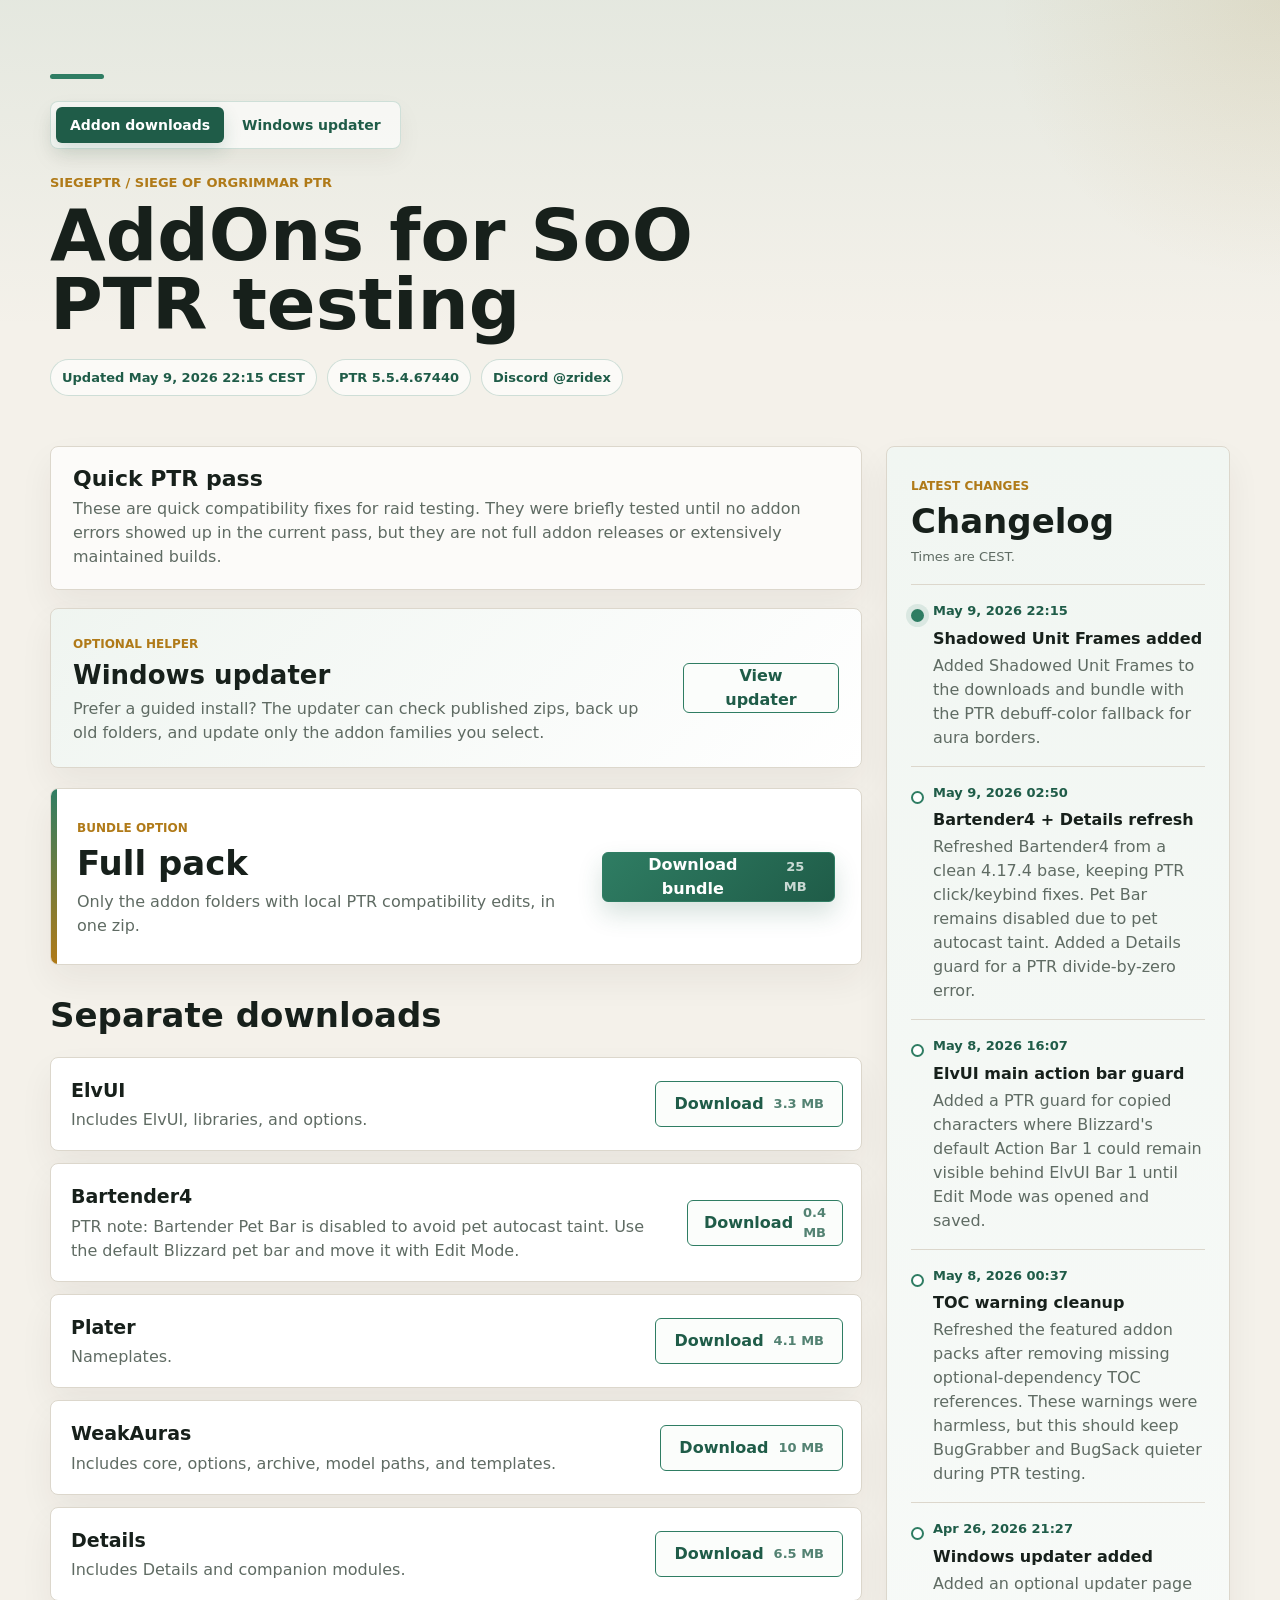
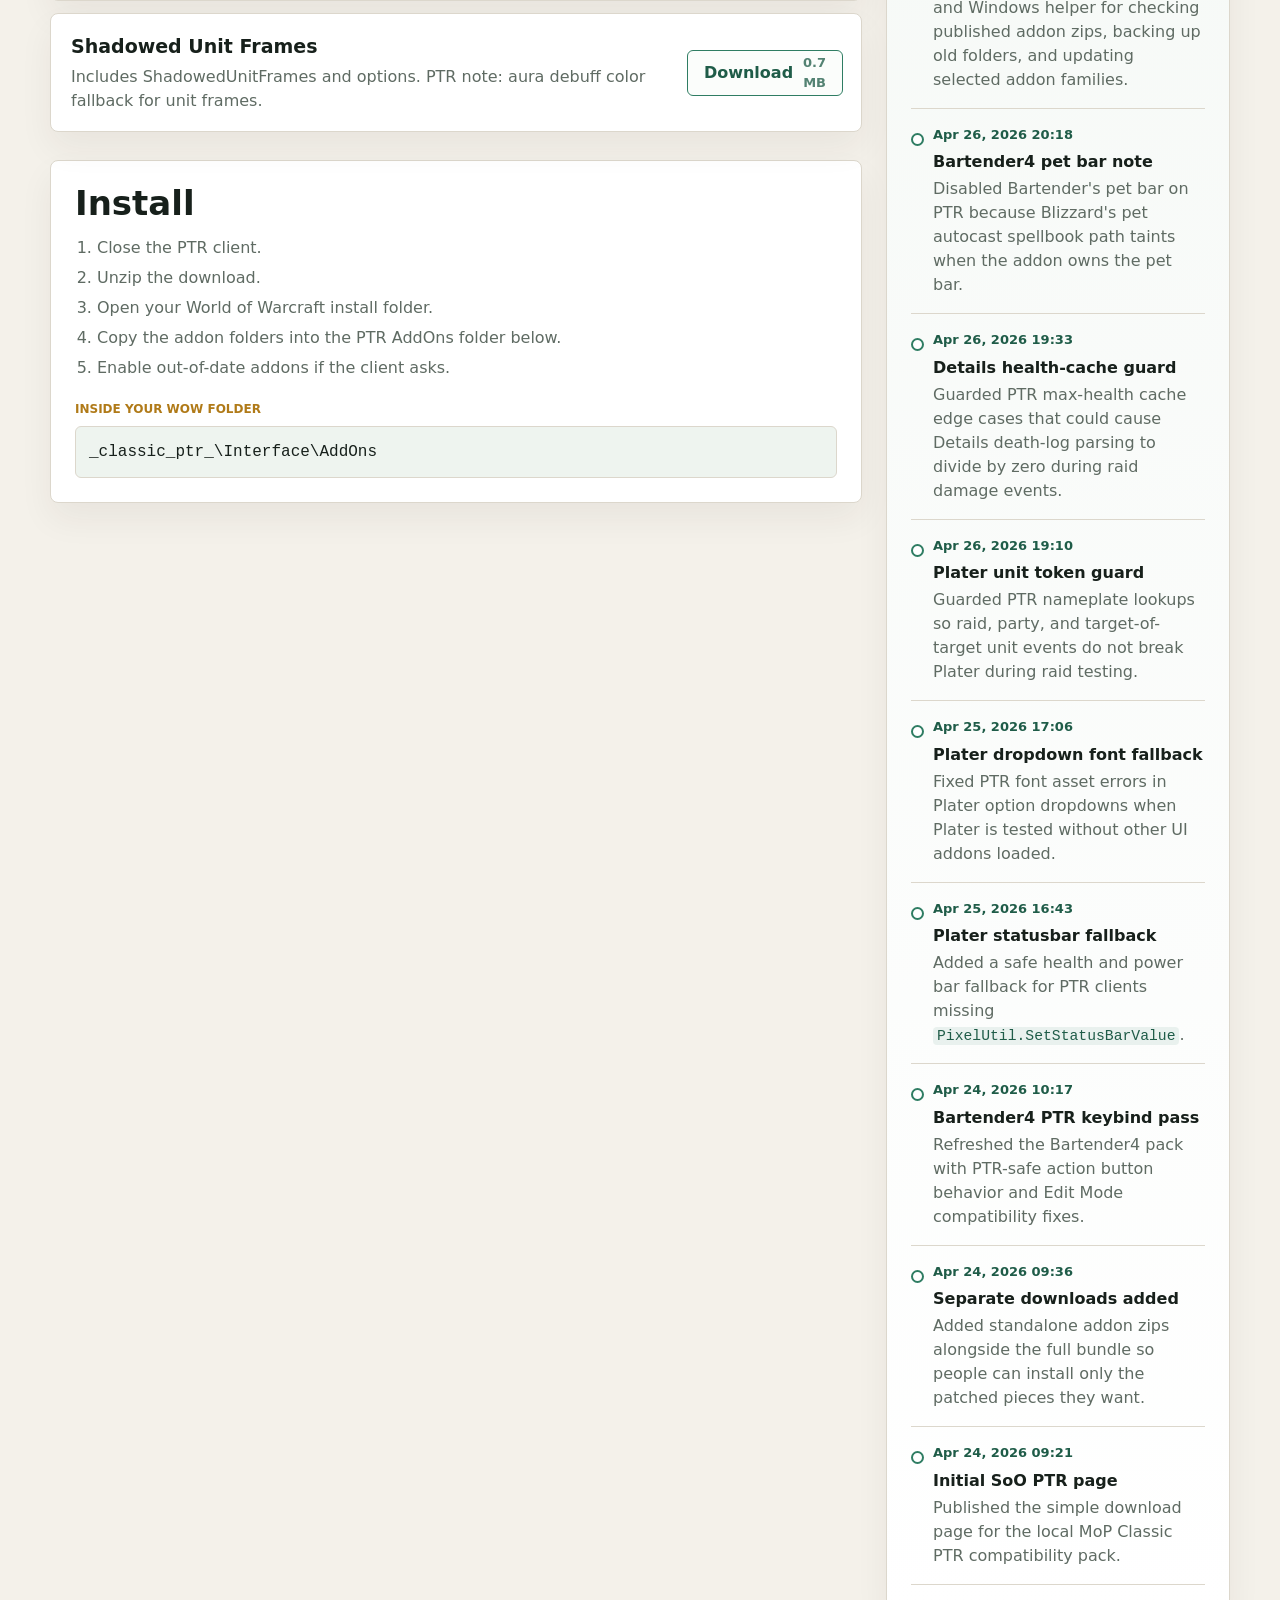
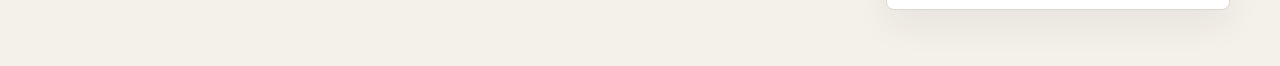
==== index.html @ 371e8964 "Add Shadowed Unit Frames PTR pack" ====
<!doctype html>
<html lang="en">
<head>
  <meta charset="utf-8">
  <meta name="viewport" content="width=device-width, initial-scale=1">
  <title>siegeptr</title>
  <meta name="description" content="Simple download page for MoP Classic Siege of Orgrimmar PTR addon testing.">
  <link rel="icon" href="data:image/svg+xml,%3Csvg xmlns='http://www.w3.org/2000/svg' viewBox='0 0 32 32'%3E%3Crect width='32' height='32' rx='6' fill='%2316261f'/%3E%3Cpath fill='%23f2c35b' d='M8 23V9h4l4 7 4-7h4v14h-4v-8l-3 5h-2l-3-5v8H8z'/%3E%3C/svg%3E">
  <link rel="stylesheet" href="styles.css">
</head>
<body>
  <main class="page">
    <header class="hero">
      <nav class="site-switcher" aria-label="Site pages">
        <a class="active" href="index.html">Addon downloads</a>
        <a href="updater.html">Windows updater</a>
      </nav>
      <p class="eyebrow">siegeptr / Siege of Orgrimmar PTR</p>
      <h1>AddOns for SoO PTR testing</h1>
      <div class="meta-row" aria-label="Validation details">
        <span>Updated May 9, 2026 22:15 CEST</span>
        <span>PTR 5.5.4.67440</span>
        <span>Discord @zridex</span>
      </div>
    </header>

    <div class="content-grid">
      <div class="main-column">
    <section class="scope" aria-labelledby="scope-title">
      <h2 id="scope-title">Quick PTR pass</h2>
      <p>These are quick compatibility fixes for raid testing. They were briefly tested until no addon errors showed up in the current pass, but they are not full addon releases or extensively maintained builds.</p>
    </section>

    <section class="updater-entry" aria-labelledby="updater-entry-title">
      <div>
        <span class="bundle-label">Optional helper</span>
        <h2 id="updater-entry-title">Windows updater</h2>
        <p>Prefer a guided install? The updater can check published zips, back up old folders, and update only the addon families you select.</p>
      </div>
      <a class="button" href="updater.html">View updater</a>
    </section>

    <section class="bundle" aria-labelledby="bundle-title">
      <div>
        <span class="bundle-label">Bundle option</span>
        <h2 id="bundle-title">Full pack</h2>
        <p>Only the addon folders with local PTR compatibility edits, in one zip.</p>
      </div>
      <a class="button primary" href="downloads/mop-classic-ptr-addon-pack.zip" download>Download bundle <span>25 MB</span></a>
    </section>

    <section class="downloads" aria-labelledby="downloads-title">
      <div class="section-head">
        <h2 id="downloads-title">Separate downloads</h2>
      </div>

      <div class="download-list">
        <article class="download-item">
          <div>
            <h3>ElvUI</h3>
            <p>Includes ElvUI, libraries, and options.</p>
          </div>
          <a class="button" href="downloads/elvui.zip" download>Download <span>3.3 MB</span></a>
        </article>

        <article class="download-item">
          <div>
            <h3>Bartender4</h3>
            <p>PTR note: Bartender Pet Bar is disabled to avoid pet autocast taint. Use the default Blizzard pet bar and move it with Edit Mode.</p>
          </div>
          <a class="button" href="downloads/bartender4.zip" download>Download <span>0.4 MB</span></a>
        </article>

        <article class="download-item">
          <div>
            <h3>Plater</h3>
            <p>Nameplates.</p>
          </div>
          <a class="button" href="downloads/plater.zip" download>Download <span>4.1 MB</span></a>
        </article>

        <article class="download-item">
          <div>
            <h3>WeakAuras</h3>
            <p>Includes core, options, archive, model paths, and templates.</p>
          </div>
          <a class="button" href="downloads/weakauras.zip" download>Download <span>10 MB</span></a>
        </article>

        <article class="download-item">
          <div>
            <h3>Details</h3>
            <p>Includes Details and companion modules.</p>
          </div>
          <a class="button" href="downloads/details.zip" download>Download <span>6.5 MB</span></a>
        </article>

        <article class="download-item">
          <div>
            <h3>Shadowed Unit Frames</h3>
            <p>Includes ShadowedUnitFrames and options. PTR note: aura debuff color fallback for unit frames.</p>
          </div>
          <a class="button" href="downloads/shadowedunitframes.zip" download>Download <span>0.7 MB</span></a>
        </article>

      </div>
    </section>

    <section class="install" aria-labelledby="install-title">
      <h2 id="install-title">Install</h2>
      <ol>
        <li>Close the PTR client.</li>
        <li>Unzip the download.</li>
        <li>Open your World of Warcraft install folder.</li>
        <li>Copy the addon folders into the PTR AddOns folder below.</li>
        <li>Enable out-of-date addons if the client asks.</li>
      </ol>
      <div class="path-row">
        <span>Inside your WoW folder</span>
        <code>_classic_ptr_\Interface\AddOns</code>
      </div>
    </section>
      </div>

      <aside class="changelog" aria-labelledby="changelog-title">
        <div class="section-head">
          <div>
            <span class="section-label">Latest changes</span>
            <h2 id="changelog-title">Changelog</h2>
          </div>
          <p>Times are CEST.</p>
        </div>

        <div class="timeline">
          <article class="timeline-item latest">
            <time datetime="2026-05-09T22:15:00+02:00">May 9, 2026 22:15</time>
            <div>
              <h3>Shadowed Unit Frames added</h3>
              <p>Added Shadowed Unit Frames to the downloads and bundle with the PTR debuff-color fallback for aura borders.</p>
            </div>
          </article>

          <article class="timeline-item">
            <time datetime="2026-05-09T02:50:00+02:00">May 9, 2026 02:50</time>
            <div>
              <h3>Bartender4 + Details refresh</h3>
              <p>Refreshed Bartender4 from a clean 4.17.4 base, keeping PTR click/keybind fixes. Pet Bar remains disabled due to pet autocast taint. Added a Details guard for a PTR divide-by-zero error.</p>
            </div>
          </article>

          <article class="timeline-item">
            <time datetime="2026-05-08T16:07:00+02:00">May 8, 2026 16:07</time>
            <div>
              <h3>ElvUI main action bar guard</h3>
              <p>Added a PTR guard for copied characters where Blizzard's default Action Bar 1 could remain visible behind ElvUI Bar 1 until Edit Mode was opened and saved.</p>
            </div>
          </article>

          <article class="timeline-item">
            <time datetime="2026-05-08T00:37:00+02:00">May 8, 2026 00:37</time>
            <div>
              <h3>TOC warning cleanup</h3>
              <p>Refreshed the featured addon packs after removing missing optional-dependency TOC references. These warnings were harmless, but this should keep BugGrabber and BugSack quieter during PTR testing.</p>
            </div>
          </article>

          <article class="timeline-item">
            <time datetime="2026-04-26T21:27:00+02:00">Apr 26, 2026 21:27</time>
            <div>
              <h3>Windows updater added</h3>
              <p>Added an optional updater page and Windows helper for checking published addon zips, backing up old folders, and updating selected addon families.</p>
            </div>
          </article>

          <article class="timeline-item">
            <time datetime="2026-04-26T20:18:00+02:00">Apr 26, 2026 20:18</time>
            <div>
              <h3>Bartender4 pet bar note</h3>
              <p>Disabled Bartender's pet bar on PTR because Blizzard's pet autocast spellbook path taints when the addon owns the pet bar.</p>
            </div>
          </article>

          <article class="timeline-item">
            <time datetime="2026-04-26T19:33:00+02:00">Apr 26, 2026 19:33</time>
            <div>
              <h3>Details health-cache guard</h3>
              <p>Guarded PTR max-health cache edge cases that could cause Details death-log parsing to divide by zero during raid damage events.</p>
            </div>
          </article>

          <article class="timeline-item">
            <time datetime="2026-04-26T19:10:00+02:00">Apr 26, 2026 19:10</time>
            <div>
              <h3>Plater unit token guard</h3>
              <p>Guarded PTR nameplate lookups so raid, party, and target-of-target unit events do not break Plater during raid testing.</p>
            </div>
          </article>

          <article class="timeline-item">
            <time datetime="2026-04-25T17:06:00+02:00">Apr 25, 2026 17:06</time>
            <div>
              <h3>Plater dropdown font fallback</h3>
              <p>Fixed PTR font asset errors in Plater option dropdowns when Plater is tested without other UI addons loaded.</p>
            </div>
          </article>

          <article class="timeline-item">
            <time datetime="2026-04-25T16:43:00+02:00">Apr 25, 2026 16:43</time>
            <div>
              <h3>Plater statusbar fallback</h3>
              <p>Added a safe health and power bar fallback for PTR clients missing <code>PixelUtil.SetStatusBarValue</code>.</p>
            </div>
          </article>

          <article class="timeline-item">
            <time datetime="2026-04-24T10:17:00+02:00">Apr 24, 2026 10:17</time>
            <div>
              <h3>Bartender4 PTR keybind pass</h3>
              <p>Refreshed the Bartender4 pack with PTR-safe action button behavior and Edit Mode compatibility fixes.</p>
            </div>
          </article>

          <article class="timeline-item">
            <time datetime="2026-04-24T09:36:00+02:00">Apr 24, 2026 09:36</time>
            <div>
              <h3>Separate downloads added</h3>
              <p>Added standalone addon zips alongside the full bundle so people can install only the patched pieces they want.</p>
            </div>
          </article>

          <article class="timeline-item">
            <time datetime="2026-04-24T09:21:00+02:00">Apr 24, 2026 09:21</time>
            <div>
              <h3>Initial SoO PTR page</h3>
              <p>Published the simple download page for the local MoP Classic PTR compatibility pack.</p>
            </div>
          </article>
        </div>
      </aside>
    </div>
  </main>
</body>
</html>
---- styles.css ----
:root {
  color-scheme: light;
  --bg: #f4f1ea;
  --paper: #ffffff;
  --text: #17201b;
  --muted: #5f6b63;
  --line: #dcd7cc;
  --accent: #2f7d63;
  --accent-dark: #1f5c48;
  --gold: #b07a18;
  --soft: #eef4ef;
}

* {
  box-sizing: border-box;
}

body {
  margin: 0;
  background:
    linear-gradient(180deg, rgba(47, 125, 99, 0.08), transparent 330px),
    radial-gradient(circle at top right, rgba(176, 122, 24, 0.12), transparent 280px),
    var(--bg);
  color: var(--text);
  font-family: ui-sans-serif, system-ui, -apple-system, BlinkMacSystemFont, "Segoe UI", sans-serif;
  line-height: 1.5;
}

a {
  color: inherit;
  text-decoration: none;
}

code {
  font-family: "SFMono-Regular", Consolas, "Liberation Mono", monospace;
}

.page {
  width: min(1180px, calc(100% - 32px));
  margin: 0 auto;
  padding: 48px 0 56px;
}

.site-switcher {
  display: inline-flex;
  gap: 4px;
  margin-bottom: 24px;
  padding: 5px;
  border: 1px solid rgba(47, 125, 99, 0.2);
  border-radius: 8px;
  background: rgba(255, 255, 255, 0.62);
  box-shadow: 0 10px 24px rgba(50, 42, 28, 0.05);
}

.site-switcher a {
  display: inline-flex;
  align-items: center;
  justify-content: center;
  min-height: 36px;
  padding: 0 14px;
  border-radius: 6px;
  color: var(--accent-dark);
  font-size: 14px;
  font-weight: 850;
  transition: background 150ms ease, color 150ms ease, box-shadow 150ms ease;
}

.site-switcher a.active {
  background: var(--accent-dark);
  color: #ffffff;
  box-shadow: 0 8px 18px rgba(31, 92, 72, 0.16);
}

.site-switcher a:not(.active):hover,
.site-switcher a:not(.active):focus-visible {
  background: rgba(47, 125, 99, 0.08);
  outline: none;
}

.hero {
  position: relative;
  padding: 26px 0 28px;
}

.hero::before {
  content: "";
  display: block;
  width: 54px;
  height: 5px;
  margin-bottom: 22px;
  border-radius: 999px;
  background: var(--accent);
}

.eyebrow {
  margin: 0 0 8px;
  color: var(--gold);
  font-size: 13px;
  font-weight: 800;
  letter-spacing: 0;
  text-transform: uppercase;
}

h1,
h2,
h3,
p {
  margin-top: 0;
}

h1 {
  margin-bottom: 12px;
  max-width: 780px;
  font-size: clamp(40px, 7vw, 72px);
  line-height: 0.96;
  letter-spacing: 0;
}

h2 {
  margin-bottom: 8px;
  font-size: clamp(24px, 4vw, 34px);
  line-height: 1.1;
  letter-spacing: 0;
}

h3 {
  margin-bottom: 4px;
  font-size: 19px;
}

.intro {
  max-width: 650px;
  margin-bottom: 0;
  color: var(--muted);
  font-size: 18px;
}

.meta-row {
  display: flex;
  flex-wrap: wrap;
  gap: 10px;
  margin-top: 20px;
}

.meta-row span {
  padding: 8px 11px;
  border: 1px solid rgba(47, 125, 99, 0.22);
  border-radius: 999px;
  background: rgba(255, 255, 255, 0.62);
  color: var(--accent-dark);
  font-size: 13px;
  font-weight: 750;
}

.bundle,
.changelog,
.download-item,
.install,
.scope,
.updater-entry {
  border: 1px solid var(--line);
  background: var(--paper);
  border-radius: 8px;
  box-shadow: 0 16px 34px rgba(50, 42, 28, 0.06);
}

.bundle {
  position: relative;
  display: flex;
  align-items: center;
  justify-content: space-between;
  gap: 24px;
  margin: 18px 0 30px;
  padding: 26px;
  overflow: hidden;
}

.updater-entry {
  display: flex;
  align-items: center;
  justify-content: space-between;
  gap: 22px;
  margin: 18px 0 20px;
  padding: 22px;
  background:
    linear-gradient(135deg, rgba(238, 244, 239, 0.92), rgba(255, 255, 255, 0.96)),
    var(--paper);
}

.updater-entry h2 {
  margin-bottom: 7px;
  font-size: 26px;
}

.updater-entry p {
  max-width: 600px;
  margin-bottom: 0;
  color: var(--muted);
}

.bundle::before {
  content: "";
  position: absolute;
  inset: 0 auto 0 0;
  width: 6px;
  background: linear-gradient(180deg, var(--accent), var(--gold));
}

.bundle p,
.section-head p,
.download-item p,
.timeline-item p,
.scope p {
  margin-bottom: 0;
  color: var(--muted);
}

.bundle-label,
.section-label {
  display: inline-block;
  margin-bottom: 8px;
  color: var(--gold);
  font-size: 12px;
  font-weight: 800;
  text-transform: uppercase;
}

.button {
  display: inline-flex;
  align-items: center;
  justify-content: center;
  gap: 10px;
  min-width: 156px;
  min-height: 46px;
  padding: 0 18px;
  border: 1px solid var(--accent);
  border-radius: 6px;
  background: #fbfdfb;
  color: var(--accent-dark);
  font-weight: 800;
  text-align: center;
  transition: border-color 150ms ease, box-shadow 150ms ease, transform 150ms ease;
}

.button.primary {
  min-width: 230px;
  background: linear-gradient(135deg, var(--accent), var(--accent-dark));
  color: #ffffff;
  box-shadow: 0 12px 24px rgba(31, 92, 72, 0.18);
}

.button span {
  color: currentColor;
  font-size: 13px;
  font-weight: 650;
  opacity: 0.76;
}

.button:hover,
.button:focus-visible {
  border-color: var(--accent-dark);
  box-shadow: 0 10px 22px rgba(31, 92, 72, 0.12);
  transform: translateY(-1px);
  outline: 3px solid rgba(47, 125, 99, 0.16);
}

.downloads,
.install {
  margin-top: 28px;
}

.content-grid {
  display: grid;
  grid-template-columns: minmax(0, 1fr) 344px;
  gap: 24px;
  align-items: start;
  margin-top: 22px;
}

.main-column {
  min-width: 0;
}

.main-column .scope {
  margin-top: 0;
}

.scope {
  margin-top: 22px;
  padding: 20px 22px;
  background: rgba(255, 255, 255, 0.72);
}

.scope h2 {
  margin-bottom: 6px;
  font-size: 22px;
}

.scope p {
  max-width: 820px;
}

.section-head {
  display: flex;
  align-items: end;
  justify-content: space-between;
  gap: 18px;
  margin-bottom: 14px;
  padding-top: 2px;
}

.changelog {
  position: sticky;
  top: 18px;
  margin-top: 0;
  padding: 24px;
  background:
    linear-gradient(180deg, rgba(238, 244, 239, 0.82), rgba(255, 255, 255, 0.94)),
    var(--paper);
}

.changelog .section-head {
  display: block;
  margin-bottom: 18px;
}

.changelog .section-head h2 {
  margin-bottom: 0;
}

.changelog .section-head p {
  margin-top: 6px;
  font-size: 13px;
}

.timeline {
  display: grid;
  gap: 0;
  border-top: 1px solid var(--line);
}

.timeline-item {
  position: relative;
  display: grid;
  gap: 6px;
  padding: 16px 0 16px 22px;
  border-bottom: 1px solid var(--line);
}

.timeline-item::before {
  content: "";
  position: absolute;
  top: 24px;
  left: 0;
  width: 9px;
  height: 9px;
  border: 2px solid var(--accent);
  border-radius: 999px;
  background: var(--paper);
}

.timeline-item.latest::before {
  background: var(--accent);
  box-shadow: 0 0 0 5px rgba(47, 125, 99, 0.12);
}

.timeline-item time {
  color: var(--accent-dark);
  font-size: 13px;
  font-weight: 800;
}

.timeline-item h3 {
  margin-bottom: 3px;
  font-size: 16px;
}

.timeline-item code {
  padding: 1px 4px;
  border-radius: 4px;
  background: rgba(47, 125, 99, 0.09);
  color: var(--accent-dark);
  font-size: 0.92em;
}

.download-list {
  display: grid;
  gap: 12px;
}

.download-item {
  display: flex;
  align-items: center;
  justify-content: space-between;
  gap: 18px;
  padding: 18px 18px 18px 20px;
  transition: border-color 150ms ease, box-shadow 150ms ease, transform 150ms ease;
}

.download-item:hover {
  border-color: rgba(47, 125, 99, 0.36);
  box-shadow: 0 18px 34px rgba(50, 42, 28, 0.08);
  transform: translateY(-1px);
}

.install {
  padding: 24px;
}

.install ol {
  margin: 14px 0 20px;
  padding-left: 22px;
  color: var(--muted);
}

.install li + li {
  margin-top: 6px;
}

.path-row span,
.path-row code {
  display: block;
}

.path-row code {
  margin-top: 8px;
  padding: 13px;
  overflow-wrap: anywhere;
  border: 1px solid var(--line);
  border-radius: 6px;
  background: var(--soft);
  color: var(--text);
}

.path-row span {
  color: var(--gold);
  font-size: 12px;
  font-weight: 800;
  text-transform: uppercase;
}

.path-row.compact {
  margin-top: 22px;
}

.path-row.compact code {
  font-size: 13px;
}

.text-link {
  display: inline-flex;
  margin-bottom: 22px;
  color: var(--accent-dark);
  font-size: 14px;
  font-weight: 800;
}

.text-link:hover,
.text-link:focus-visible {
  color: var(--accent);
  outline: none;
}

.updater-hero {
  max-width: 920px;
}

.updater-hero h1 {
  max-width: 880px;
}

.updater-actions {
  display: flex;
  flex-wrap: wrap;
  gap: 12px;
  margin-top: 28px;
}

.updater-showcase {
  display: grid;
  grid-template-columns: minmax(0, 1fr) 344px;
  gap: 24px;
  align-items: stretch;
  margin-top: 18px;
}

.app-window,
.updater-copy {
  border: 1px solid var(--line);
  border-radius: 8px;
  background: var(--paper);
  box-shadow: 0 18px 38px rgba(50, 42, 28, 0.08);
}

.app-window {
  overflow: hidden;
}

.app-titlebar {
  display: flex;
  align-items: center;
  justify-content: space-between;
  gap: 16px;
  padding: 13px 16px;
  border-bottom: 1px solid rgba(220, 215, 204, 0.78);
  background: #17201b;
  color: #f8f5ed;
  font-size: 13px;
  font-weight: 800;
}

.window-dots {
  display: flex;
  gap: 7px;
}

.window-dots span {
  width: 9px;
  height: 9px;
  border-radius: 999px;
  background: rgba(248, 245, 237, 0.42);
}

.app-body {
  display: grid;
  gap: 14px;
  padding: 20px;
  background:
    linear-gradient(180deg, rgba(238, 244, 239, 0.72), rgba(255, 255, 255, 0.94)),
    var(--paper);
}

.app-field {
  display: grid;
  gap: 8px;
  padding: 14px;
  border: 1px solid rgba(47, 125, 99, 0.18);
  border-radius: 6px;
  background: #ffffff;
}

.app-field span {
  color: var(--gold);
  font-size: 12px;
  font-weight: 800;
  text-transform: uppercase;
}

.app-field code {
  overflow-wrap: anywhere;
  color: var(--text);
  font-size: 13px;
}

.app-packages {
  display: grid;
  gap: 8px;
}

.app-package {
  display: flex;
  align-items: center;
  justify-content: space-between;
  gap: 16px;
  min-height: 48px;
  padding: 0 14px;
  border: 1px solid var(--line);
  border-radius: 6px;
  background: rgba(255, 255, 255, 0.74);
}

.app-package::before {
  content: "";
  width: 14px;
  height: 14px;
  flex: 0 0 auto;
  border: 2px solid rgba(47, 125, 99, 0.34);
  border-radius: 4px;
}

.app-package.checked::before {
  border-color: var(--accent);
  background: linear-gradient(135deg, var(--accent), var(--accent-dark));
  box-shadow: inset 0 0 0 3px #ffffff;
}

.app-package span {
  flex: 1 1 auto;
  font-weight: 800;
}

.app-package strong {
  color: var(--muted);
  font-size: 13px;
  font-weight: 750;
}

.app-log {
  display: grid;
  gap: 4px;
  min-height: 106px;
  padding: 14px;
  border-radius: 6px;
  background: #17201b;
  color: rgba(248, 245, 237, 0.82);
  font-family: "SFMono-Regular", Consolas, "Liberation Mono", monospace;
  font-size: 12px;
}

.app-log p {
  margin: 0;
}

.updater-copy {
  padding: 26px;
}

.updater-copy h2 {
  margin-bottom: 12px;
}

.updater-copy p {
  color: var(--muted);
}

.flow-list {
  display: grid;
  gap: 11px;
  margin: 22px 0 0;
  padding: 0;
  list-style: none;
  counter-reset: flow;
}

.flow-list li {
  position: relative;
  min-height: 34px;
  padding-left: 48px;
  color: var(--text);
  font-weight: 720;
}

.flow-list li::before {
  counter-increment: flow;
  content: counter(flow);
  position: absolute;
  top: -3px;
  left: 0;
  display: inline-flex;
  align-items: center;
  justify-content: center;
  width: 30px;
  height: 30px;
  border: 1px solid rgba(47, 125, 99, 0.28);
  border-radius: 6px;
  background: rgba(238, 244, 239, 0.9);
  color: var(--accent-dark);
  font-size: 13px;
  font-weight: 900;
}

@media (max-width: 980px) {
  .content-grid {
    grid-template-columns: 1fr;
  }

  .changelog {
    position: static;
  }

  .updater-showcase {
    grid-template-columns: 1fr;
  }
}

@media (max-width: 680px) {
  .page {
    width: 100%;
    padding: 22px 10px;
  }

  .bundle,
  .updater-entry,
  .download-item {
    align-items: stretch;
    flex-direction: column;
  }

  .button,
  .button.primary {
    width: 100%;
  }

  .bundle,
  .download-item,
  .install,
  .changelog,
  .scope,
  .updater-entry {
    padding: 18px;
  }

  .site-switcher {
    display: grid;
    grid-template-columns: 1fr;
    width: 100%;
  }

  .section-head {
    align-items: start;
    flex-direction: column;
    gap: 2px;
  }

  .timeline-item {
    grid-template-columns: 1fr;
    gap: 6px;
    padding-left: 20px;
  }

  .updater-actions {
    flex-direction: column;
  }

  .app-body,
  .updater-copy {
    padding: 16px;
  }

  .app-package {
    align-items: start;
    flex-direction: column;
    gap: 4px;
    padding: 12px 14px;
  }

  .app-package::before {
    position: absolute;
    visibility: hidden;
  }
}
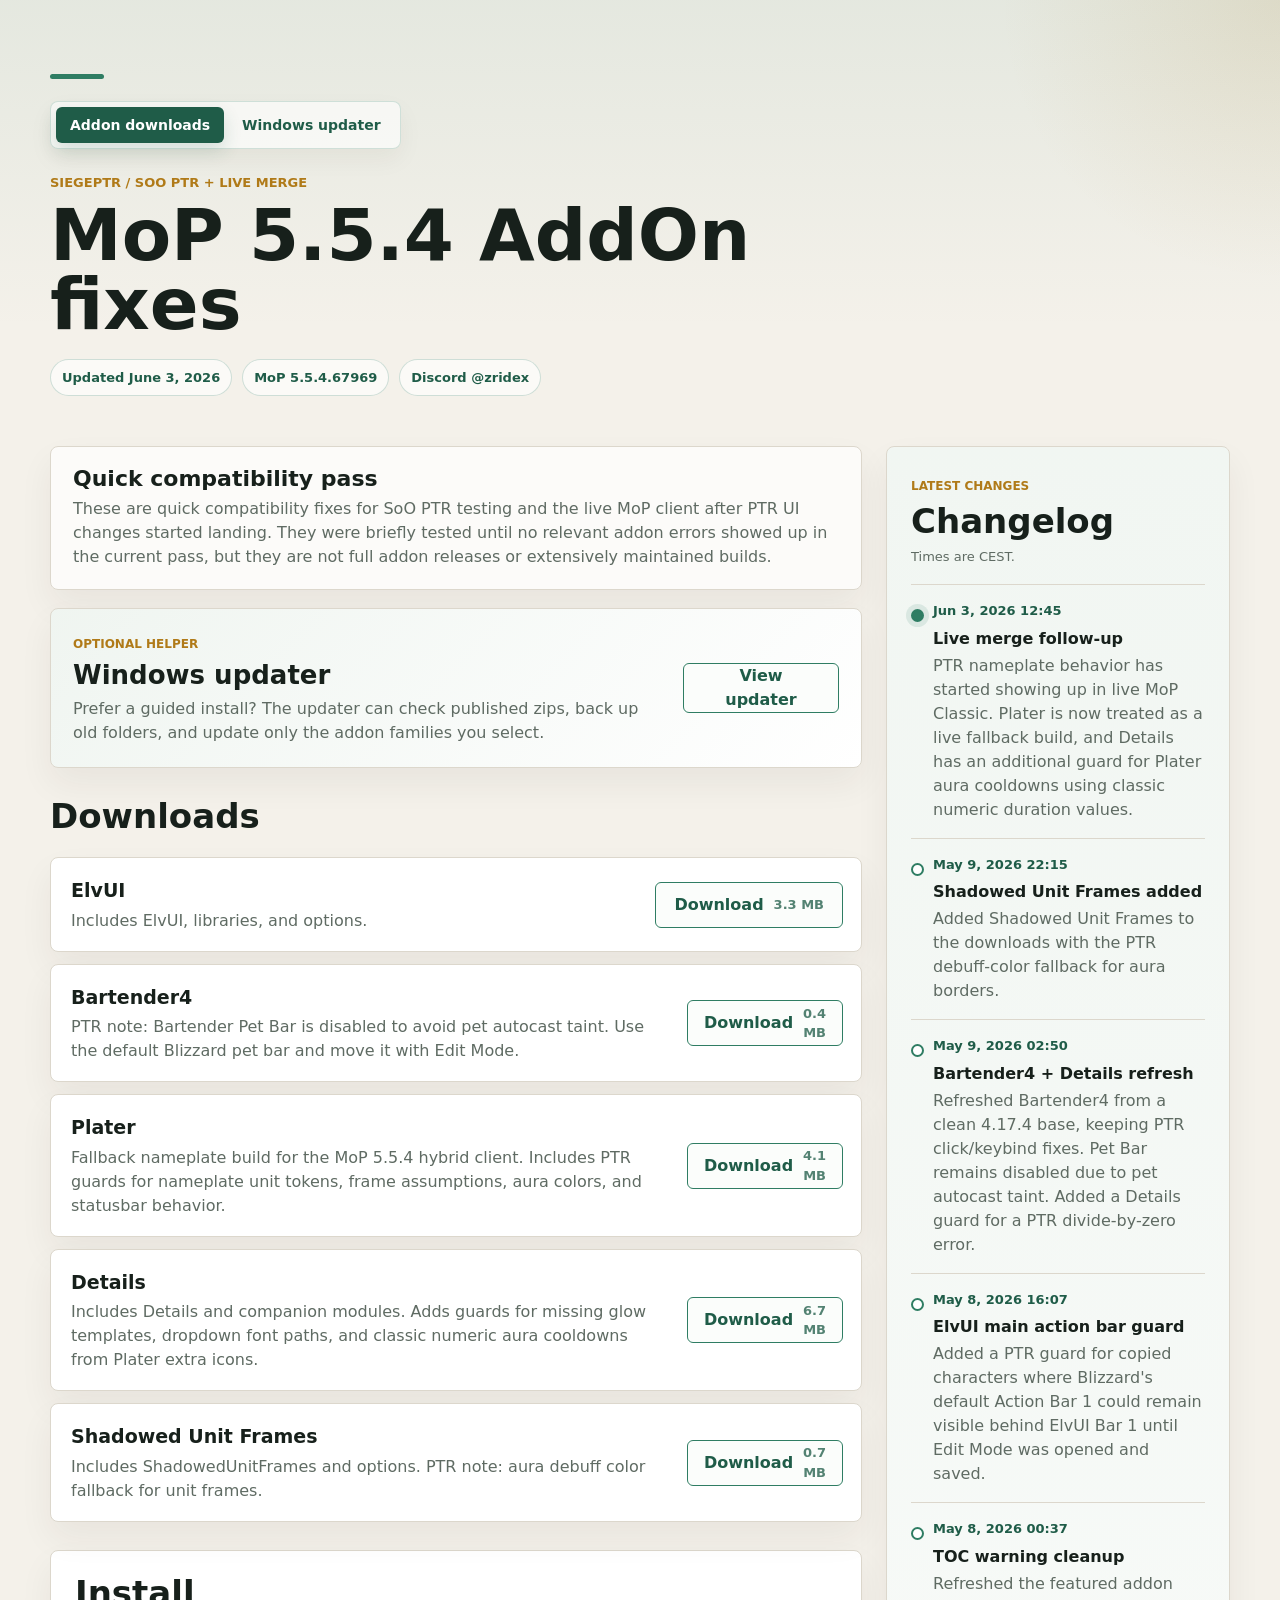
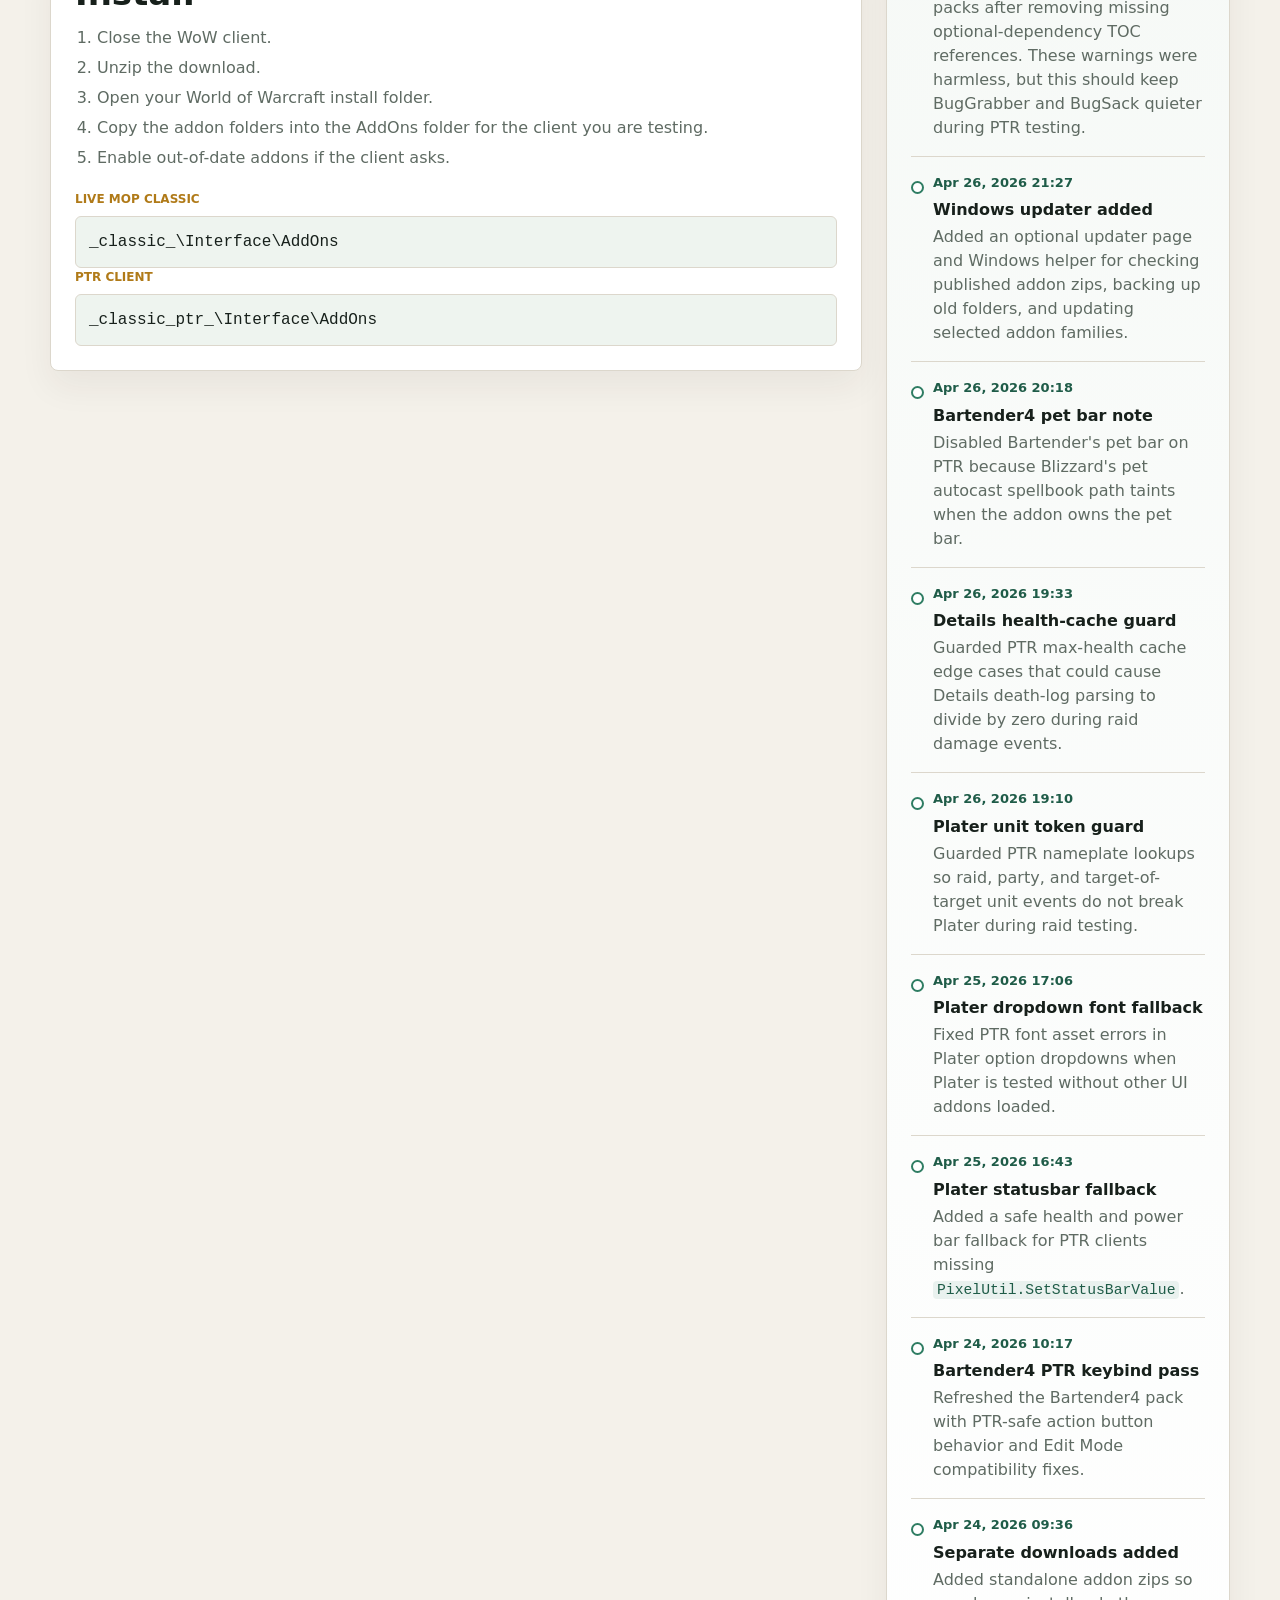
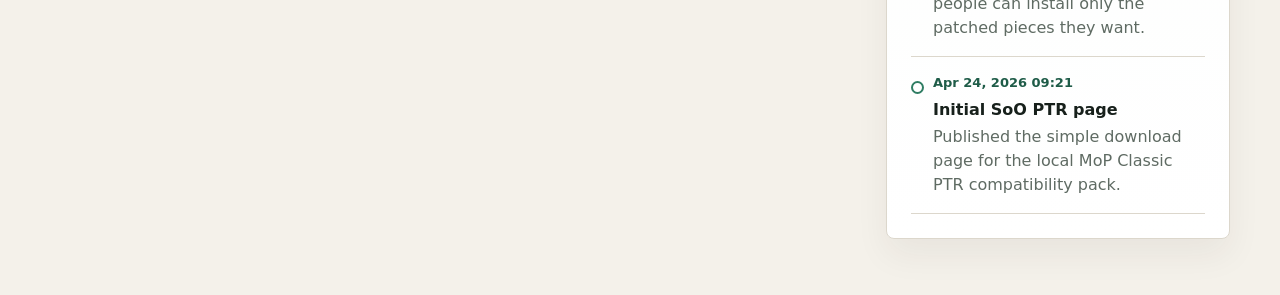
==== commit a72fb415: "Refresh MoP addon downloads" ====
--- a/index.html
+++ b/index.html
@@ -4,7 +4,7 @@
   <meta charset="utf-8">
   <meta name="viewport" content="width=device-width, initial-scale=1">
   <title>siegeptr</title>
-  <meta name="description" content="Simple download page for MoP Classic Siege of Orgrimmar PTR addon testing.">
+  <meta name="description" content="Simple download page for MoP Classic 5.5.4 addon compatibility fixes.">
   <link rel="icon" href="data:image/svg+xml,%3Csvg xmlns='http://www.w3.org/2000/svg' viewBox='0 0 32 32'%3E%3Crect width='32' height='32' rx='6' fill='%2316261f'/%3E%3Cpath fill='%23f2c35b' d='M8 23V9h4l4 7 4-7h4v14h-4v-8l-3 5h-2l-3-5v8H8z'/%3E%3C/svg%3E">
   <link rel="stylesheet" href="styles.css">
 </head>
@@ -15,11 +15,11 @@
         <a class="active" href="index.html">Addon downloads</a>
         <a href="updater.html">Windows updater</a>
       </nav>
-      <p class="eyebrow">siegeptr / Siege of Orgrimmar PTR</p>
-      <h1>AddOns for SoO PTR testing</h1>
+      <p class="eyebrow">siegeptr / SoO PTR + live merge</p>
+      <h1>MoP 5.5.4 AddOn fixes</h1>
       <div class="meta-row" aria-label="Validation details">
-        <span>Updated May 9, 2026 22:15 CEST</span>
-        <span>PTR 5.5.4.67440</span>
+        <span>Updated June 3, 2026</span>
+        <span>MoP 5.5.4.67969</span>
         <span>Discord @zridex</span>
       </div>
     </header>
@@ -27,31 +27,22 @@
     <div class="content-grid">
       <div class="main-column">
     <section class="scope" aria-labelledby="scope-title">
-      <h2 id="scope-title">Quick PTR pass</h2>
-      <p>These are quick compatibility fixes for raid testing. They were briefly tested until no addon errors showed up in the current pass, but they are not full addon releases or extensively maintained builds.</p>
+      <h2 id="scope-title">Quick compatibility pass</h2>
+      <p>These are quick compatibility fixes for SoO PTR testing and the live MoP client after PTR UI changes started landing. They were briefly tested until no relevant addon errors showed up in the current pass, but they are not full addon releases or extensively maintained builds.</p>
     </section>
 
     <section class="updater-entry" aria-labelledby="updater-entry-title">
       <div>
-        <span class="bundle-label">Optional helper</span>
+        <span class="section-label">Optional helper</span>
         <h2 id="updater-entry-title">Windows updater</h2>
         <p>Prefer a guided install? The updater can check published zips, back up old folders, and update only the addon families you select.</p>
       </div>
       <a class="button" href="updater.html">View updater</a>
     </section>
 
-    <section class="bundle" aria-labelledby="bundle-title">
-      <div>
-        <span class="bundle-label">Bundle option</span>
-        <h2 id="bundle-title">Full pack</h2>
-        <p>Only the addon folders with local PTR compatibility edits, in one zip.</p>
-      </div>
-      <a class="button primary" href="downloads/mop-classic-ptr-addon-pack.zip" download>Download bundle <span>25 MB</span></a>
-    </section>
-
     <section class="downloads" aria-labelledby="downloads-title">
       <div class="section-head">
-        <h2 id="downloads-title">Separate downloads</h2>
+        <h2 id="downloads-title">Downloads</h2>
       </div>
 
       <div class="download-list">
@@ -74,25 +65,17 @@
         <article class="download-item">
           <div>
             <h3>Plater</h3>
-            <p>Nameplates.</p>
+            <p>Fallback nameplate build for the MoP 5.5.4 hybrid client. Includes PTR guards for nameplate unit tokens, frame assumptions, aura colors, and statusbar behavior.</p>
           </div>
           <a class="button" href="downloads/plater.zip" download>Download <span>4.1 MB</span></a>
         </article>
 
         <article class="download-item">
           <div>
-            <h3>WeakAuras</h3>
-            <p>Includes core, options, archive, model paths, and templates.</p>
-          </div>
-          <a class="button" href="downloads/weakauras.zip" download>Download <span>10 MB</span></a>
-        </article>
-
-        <article class="download-item">
-          <div>
             <h3>Details</h3>
-            <p>Includes Details and companion modules.</p>
-          </div>
-          <a class="button" href="downloads/details.zip" download>Download <span>6.5 MB</span></a>
+            <p>Includes Details and companion modules. Adds guards for missing glow templates, dropdown font paths, and classic numeric aura cooldowns from Plater extra icons.</p>
+          </div>
+          <a class="button" href="downloads/details.zip" download>Download <span>6.7 MB</span></a>
         </article>
 
         <article class="download-item">
@@ -109,14 +92,18 @@
     <section class="install" aria-labelledby="install-title">
       <h2 id="install-title">Install</h2>
       <ol>
-        <li>Close the PTR client.</li>
+        <li>Close the WoW client.</li>
         <li>Unzip the download.</li>
         <li>Open your World of Warcraft install folder.</li>
-        <li>Copy the addon folders into the PTR AddOns folder below.</li>
+        <li>Copy the addon folders into the AddOns folder for the client you are testing.</li>
         <li>Enable out-of-date addons if the client asks.</li>
       </ol>
       <div class="path-row">
-        <span>Inside your WoW folder</span>
+        <span>Live MoP Classic</span>
+        <code>_classic_\Interface\AddOns</code>
+      </div>
+      <div class="path-row">
+        <span>PTR client</span>
         <code>_classic_ptr_\Interface\AddOns</code>
       </div>
     </section>
@@ -133,10 +120,18 @@
 
         <div class="timeline">
           <article class="timeline-item latest">
+            <time datetime="2026-06-03T12:45:00+02:00">Jun 3, 2026 12:45</time>
+            <div>
+              <h3>Live merge follow-up</h3>
+              <p>PTR nameplate behavior has started showing up in live MoP Classic. Plater is now treated as a live fallback build, and Details has an additional guard for Plater aura cooldowns using classic numeric duration values.</p>
+            </div>
+          </article>
+
+          <article class="timeline-item">
             <time datetime="2026-05-09T22:15:00+02:00">May 9, 2026 22:15</time>
             <div>
               <h3>Shadowed Unit Frames added</h3>
-              <p>Added Shadowed Unit Frames to the downloads and bundle with the PTR debuff-color fallback for aura borders.</p>
+              <p>Added Shadowed Unit Frames to the downloads with the PTR debuff-color fallback for aura borders.</p>
             </div>
           </article>
 
@@ -224,7 +219,7 @@
             <time datetime="2026-04-24T09:36:00+02:00">Apr 24, 2026 09:36</time>
             <div>
               <h3>Separate downloads added</h3>
-              <p>Added standalone addon zips alongside the full bundle so people can install only the patched pieces they want.</p>
+              <p>Added standalone addon zips so people can install only the patched pieces they want.</p>
             </div>
           </article>
 
--- a/styles.css
+++ b/styles.css
@@ -152,7 +152,6 @@
   font-weight: 750;
 }
 
-.bundle,
 .changelog,
 .download-item,
 .install,
@@ -162,17 +161,6 @@
   background: var(--paper);
   border-radius: 8px;
   box-shadow: 0 16px 34px rgba(50, 42, 28, 0.06);
-}
-
-.bundle {
-  position: relative;
-  display: flex;
-  align-items: center;
-  justify-content: space-between;
-  gap: 24px;
-  margin: 18px 0 30px;
-  padding: 26px;
-  overflow: hidden;
 }
 
 .updater-entry {
@@ -198,15 +186,6 @@
   color: var(--muted);
 }
 
-.bundle::before {
-  content: "";
-  position: absolute;
-  inset: 0 auto 0 0;
-  width: 6px;
-  background: linear-gradient(180deg, var(--accent), var(--gold));
-}
-
-.bundle p,
 .section-head p,
 .download-item p,
 .timeline-item p,
@@ -215,7 +194,6 @@
   color: var(--muted);
 }
 
-.bundle-label,
 .section-label {
   display: inline-block;
   margin-bottom: 8px;
@@ -474,6 +452,18 @@
   flex-wrap: wrap;
   gap: 12px;
   margin-top: 28px;
+}
+
+.download-hash {
+  max-width: 760px;
+  margin: 14px 0 0;
+  color: var(--muted);
+  font-size: 13px;
+}
+
+.download-hash code {
+  overflow-wrap: anywhere;
+  color: var(--accent-dark);
 }
 
 .updater-showcase {
@@ -679,7 +669,6 @@
     padding: 22px 10px;
   }
 
-  .bundle,
   .updater-entry,
   .download-item {
     align-items: stretch;
@@ -691,7 +680,6 @@
     width: 100%;
   }
 
-  .bundle,
   .download-item,
   .install,
   .changelog,
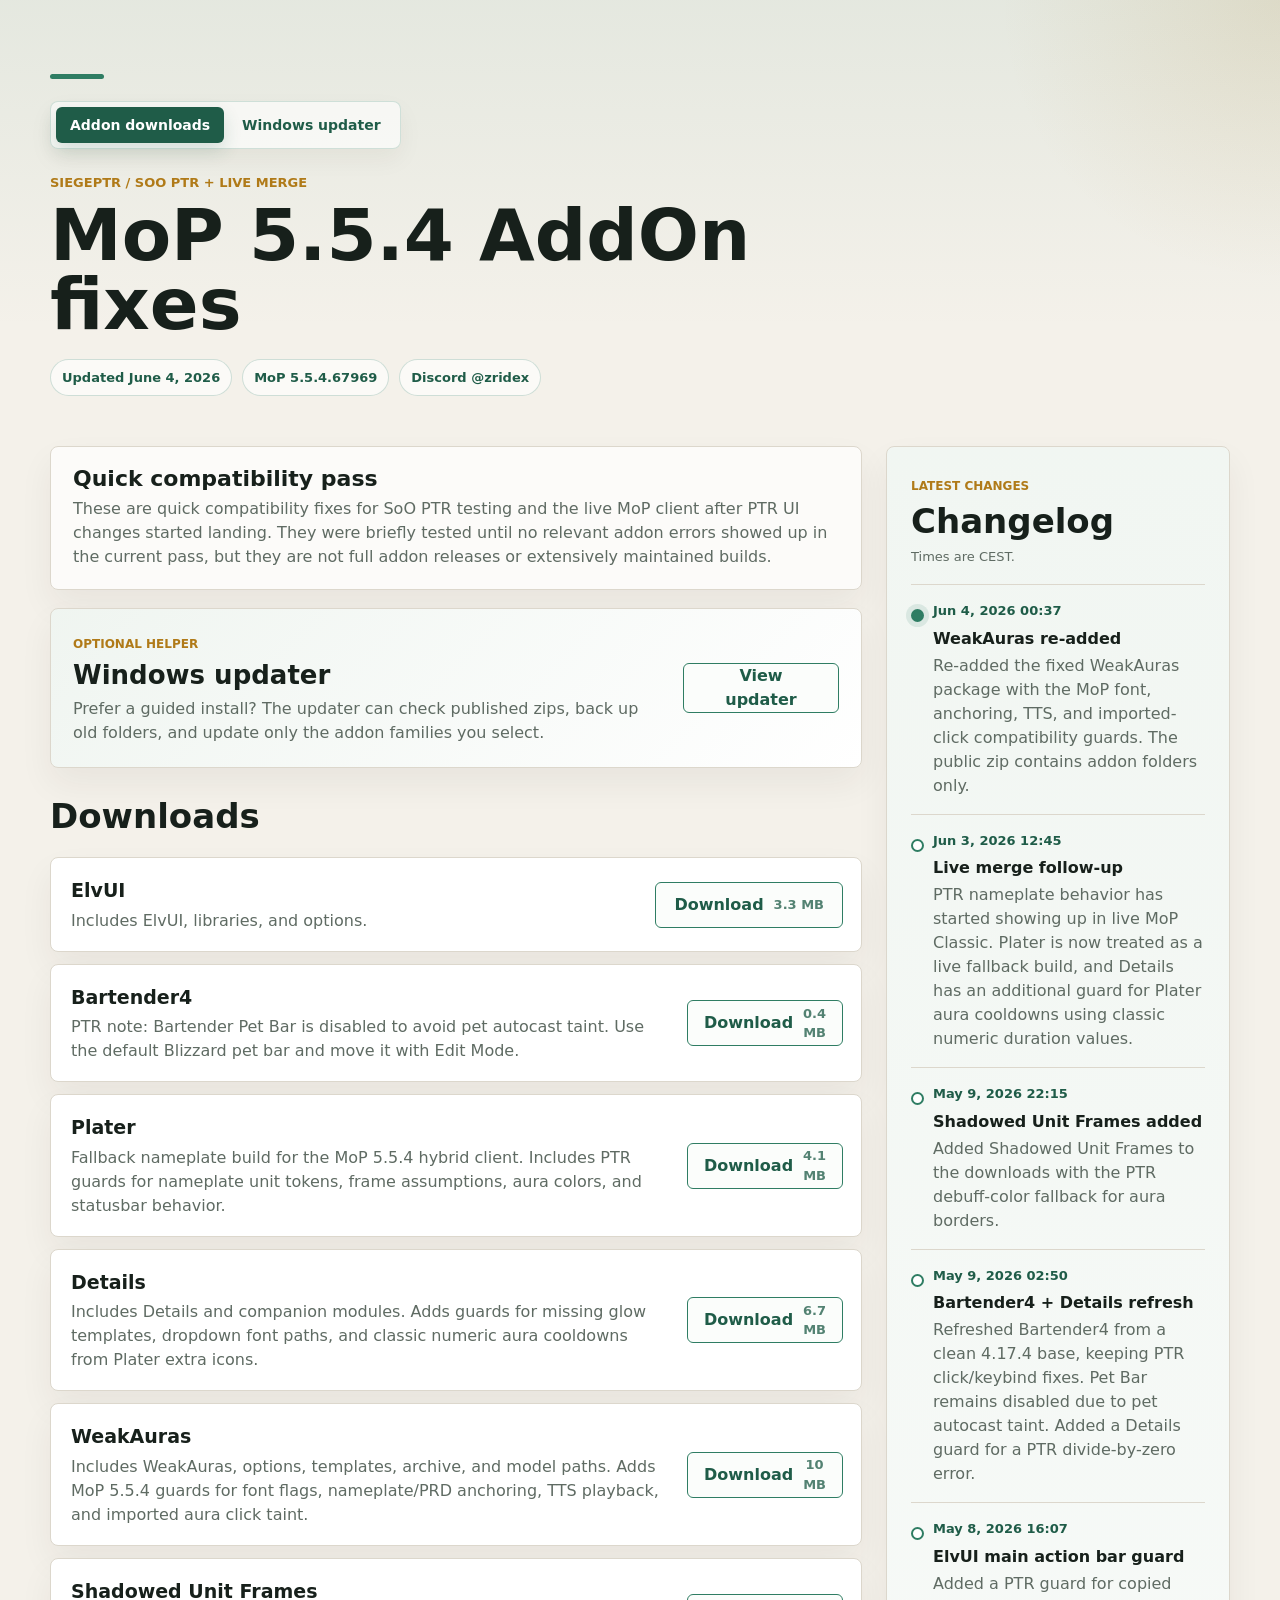
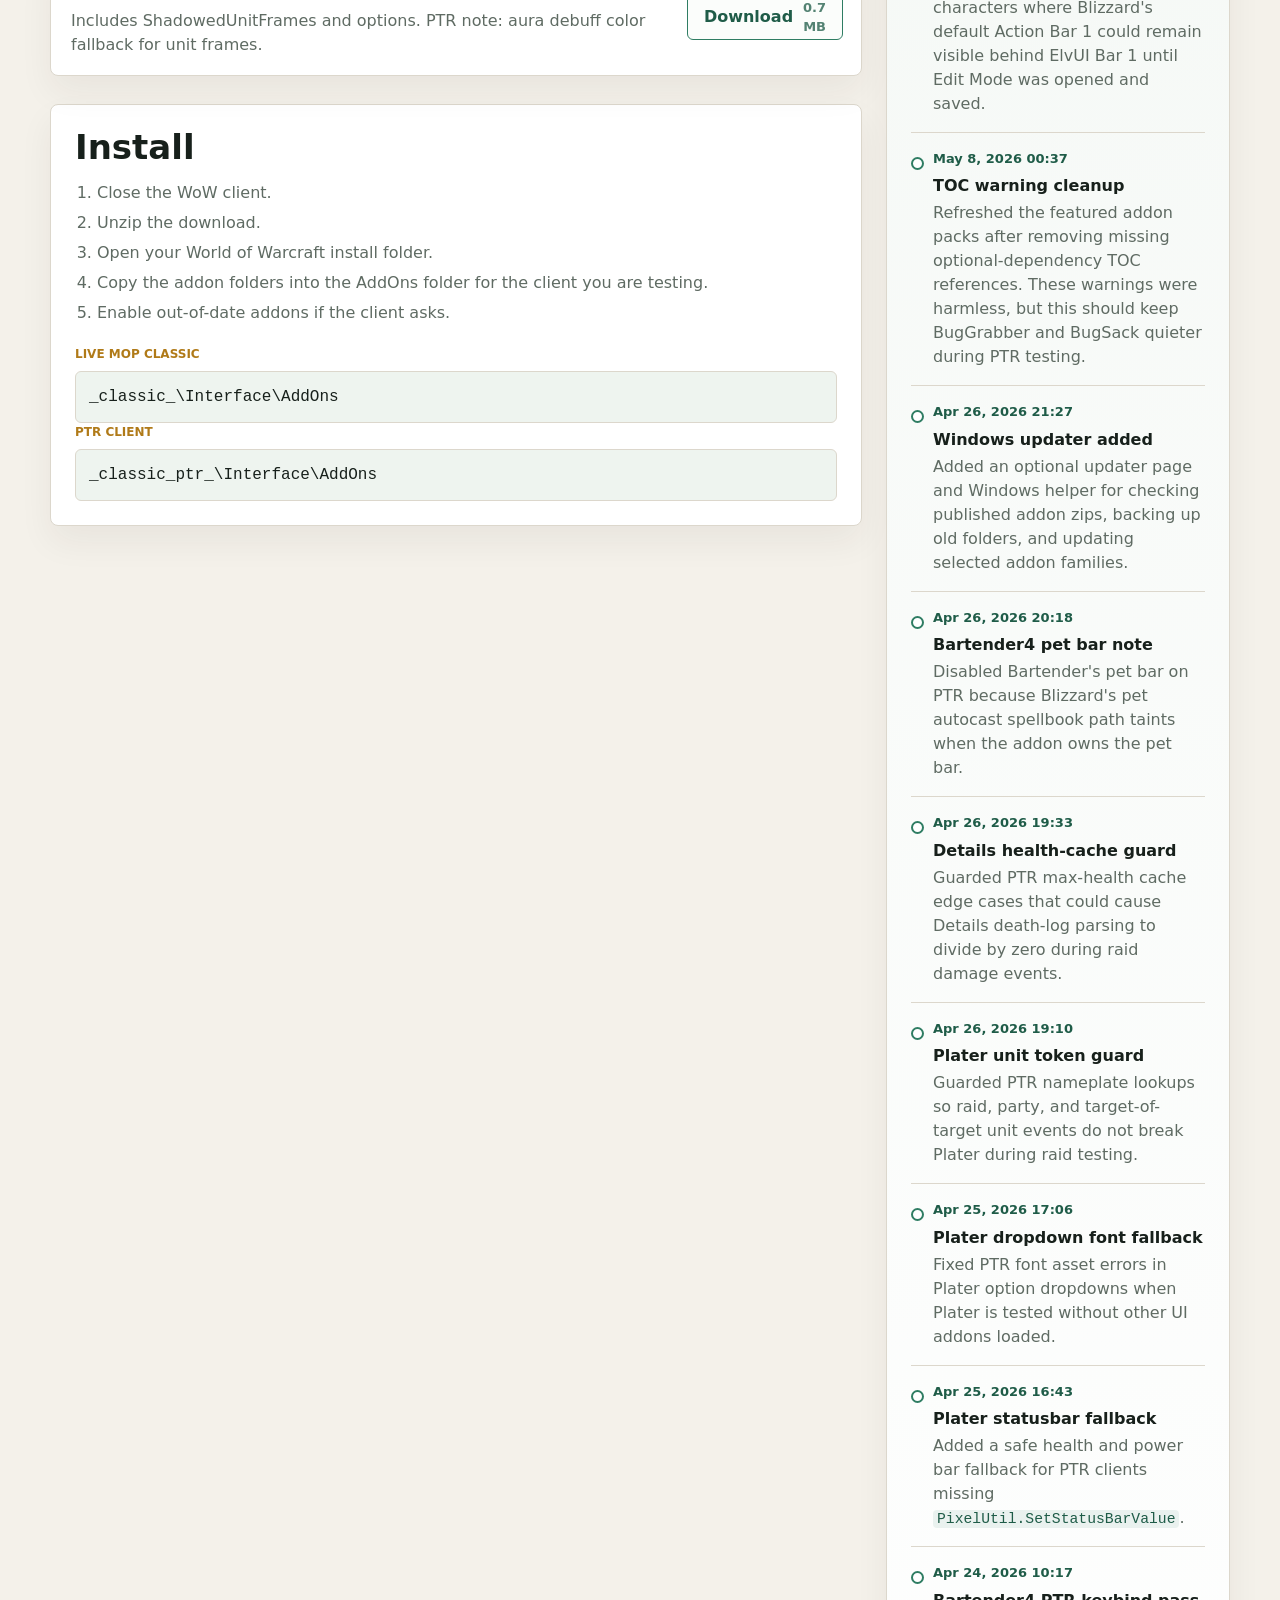
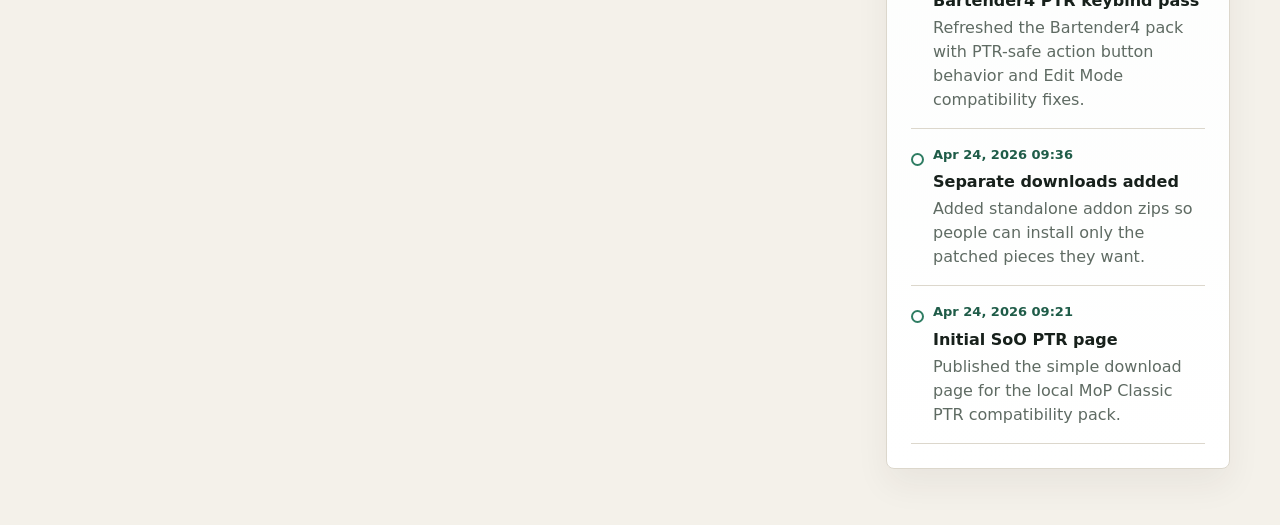
==== commit 526ce3ab: "Re-add fixed WeakAuras download" ====
--- a/index.html
+++ b/index.html
@@ -18,7 +18,7 @@
       <p class="eyebrow">siegeptr / SoO PTR + live merge</p>
       <h1>MoP 5.5.4 AddOn fixes</h1>
       <div class="meta-row" aria-label="Validation details">
-        <span>Updated June 3, 2026</span>
+        <span>Updated June 4, 2026</span>
         <span>MoP 5.5.4.67969</span>
         <span>Discord @zridex</span>
       </div>
@@ -76,6 +76,14 @@
             <p>Includes Details and companion modules. Adds guards for missing glow templates, dropdown font paths, and classic numeric aura cooldowns from Plater extra icons.</p>
           </div>
           <a class="button" href="downloads/details.zip" download>Download <span>6.7 MB</span></a>
+        </article>
+
+        <article class="download-item">
+          <div>
+            <h3>WeakAuras</h3>
+            <p>Includes WeakAuras, options, templates, archive, and model paths. Adds MoP 5.5.4 guards for font flags, nameplate/PRD anchoring, TTS playback, and imported aura click taint.</p>
+          </div>
+          <a class="button" href="downloads/weakauras.zip" download>Download <span>10 MB</span></a>
         </article>
 
         <article class="download-item">
@@ -120,6 +128,14 @@
 
         <div class="timeline">
           <article class="timeline-item latest">
+            <time datetime="2026-06-04T00:37:00+02:00">Jun 4, 2026 00:37</time>
+            <div>
+              <h3>WeakAuras re-added</h3>
+              <p>Re-added the fixed WeakAuras package with the MoP font, anchoring, TTS, and imported-click compatibility guards. The public zip contains addon folders only.</p>
+            </div>
+          </article>
+
+          <article class="timeline-item">
             <time datetime="2026-06-03T12:45:00+02:00">Jun 3, 2026 12:45</time>
             <div>
               <h3>Live merge follow-up</h3>
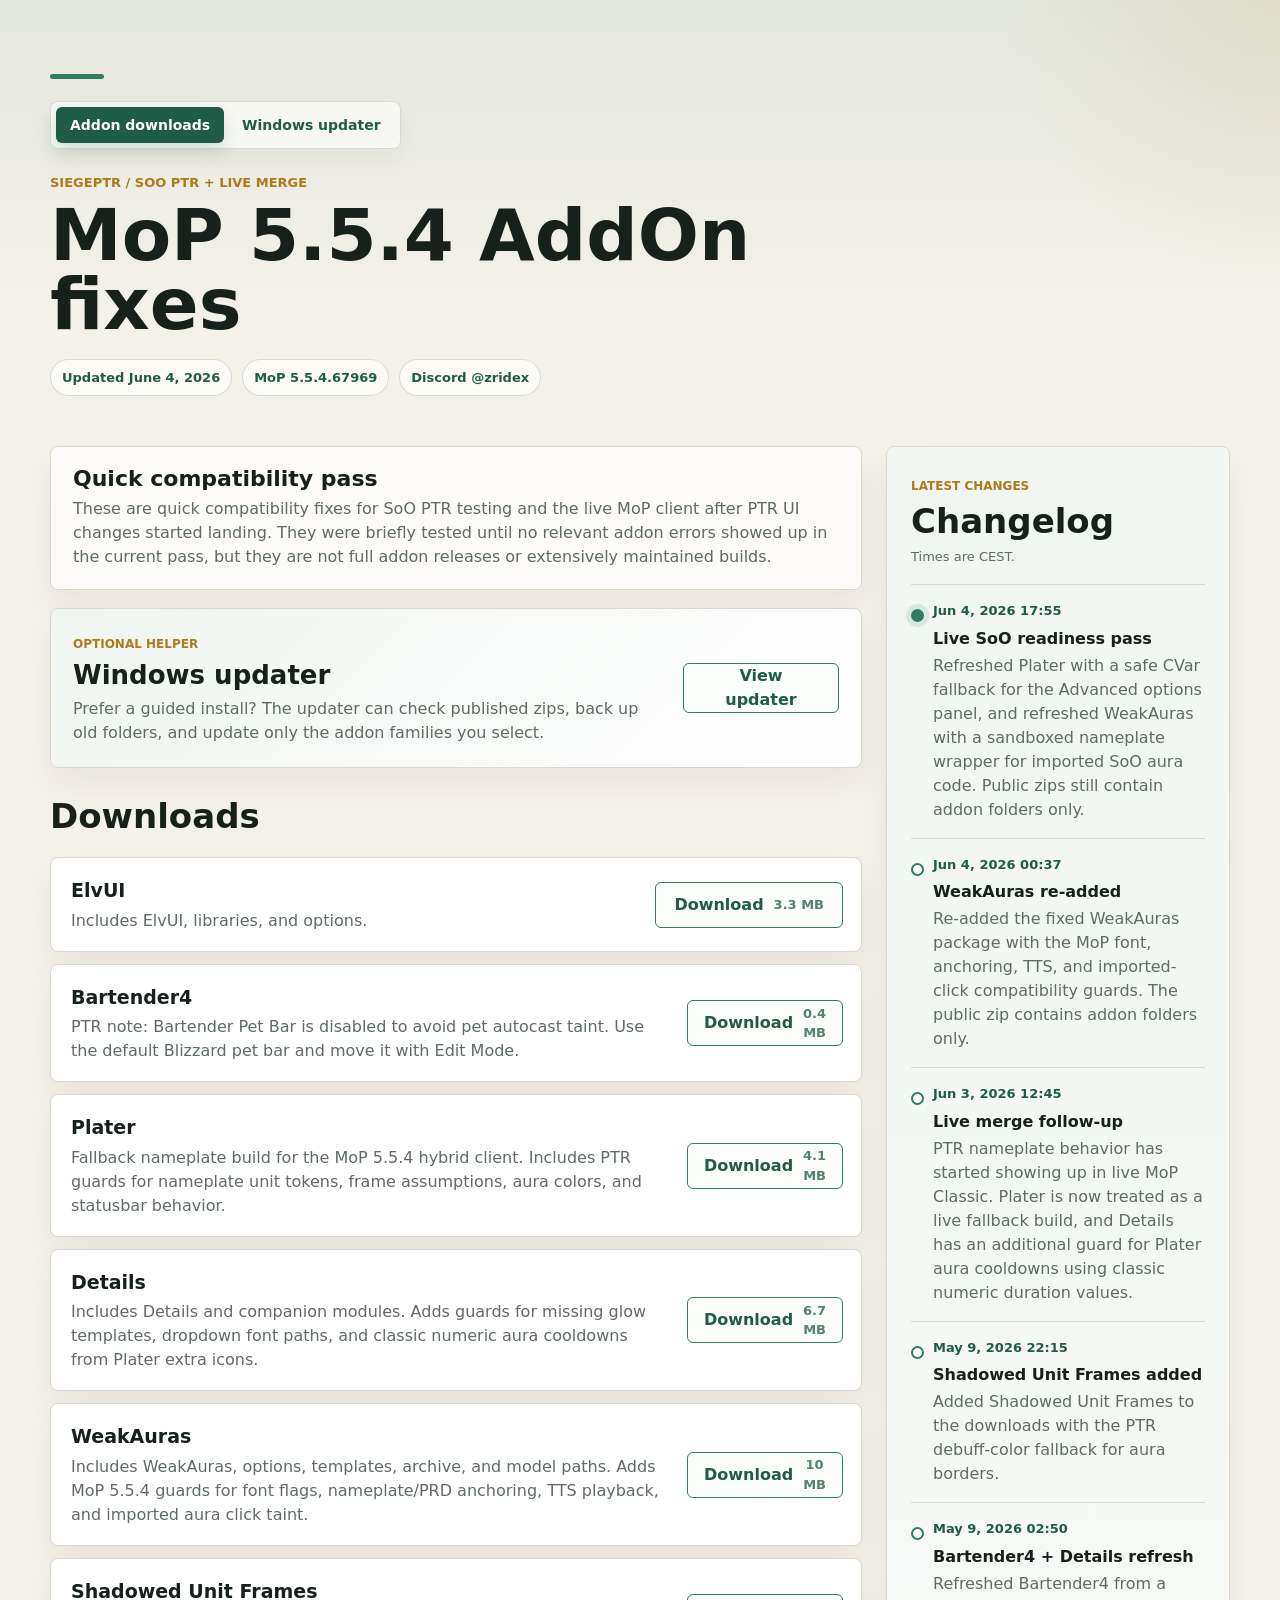
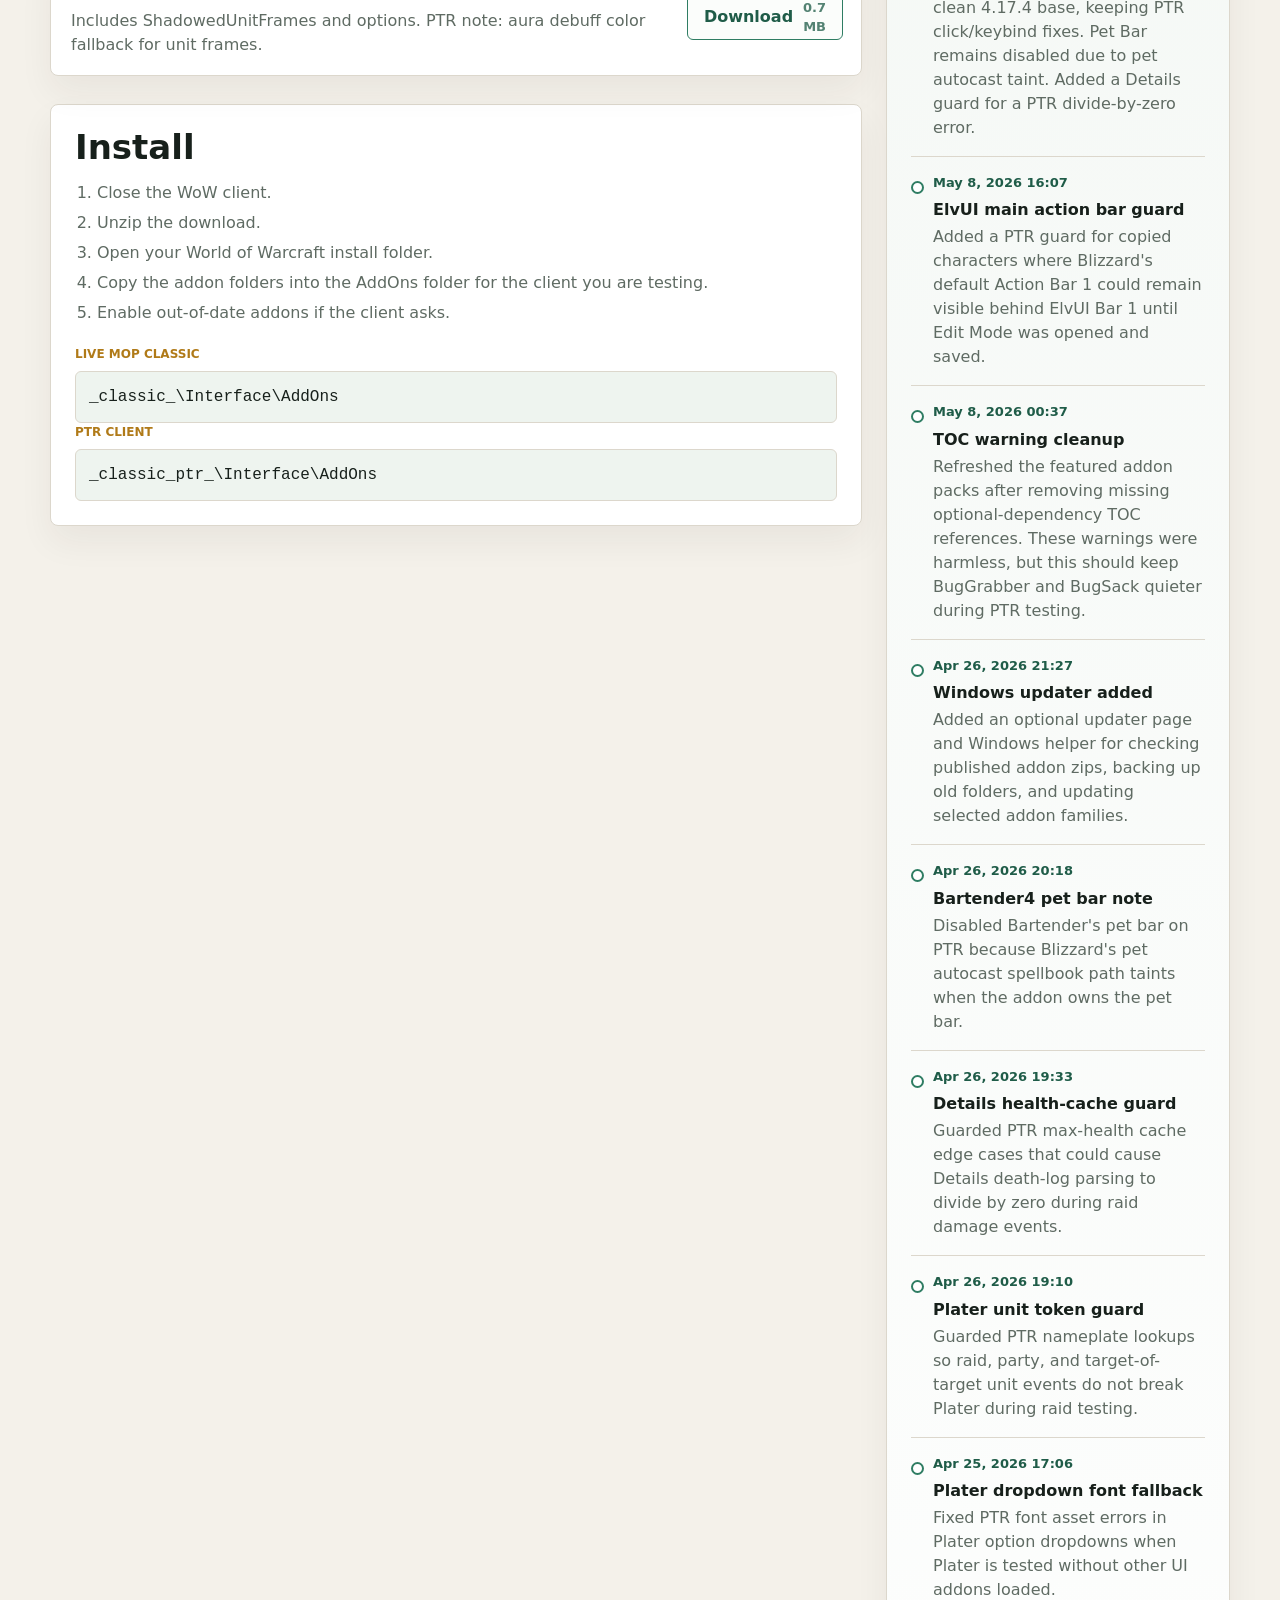
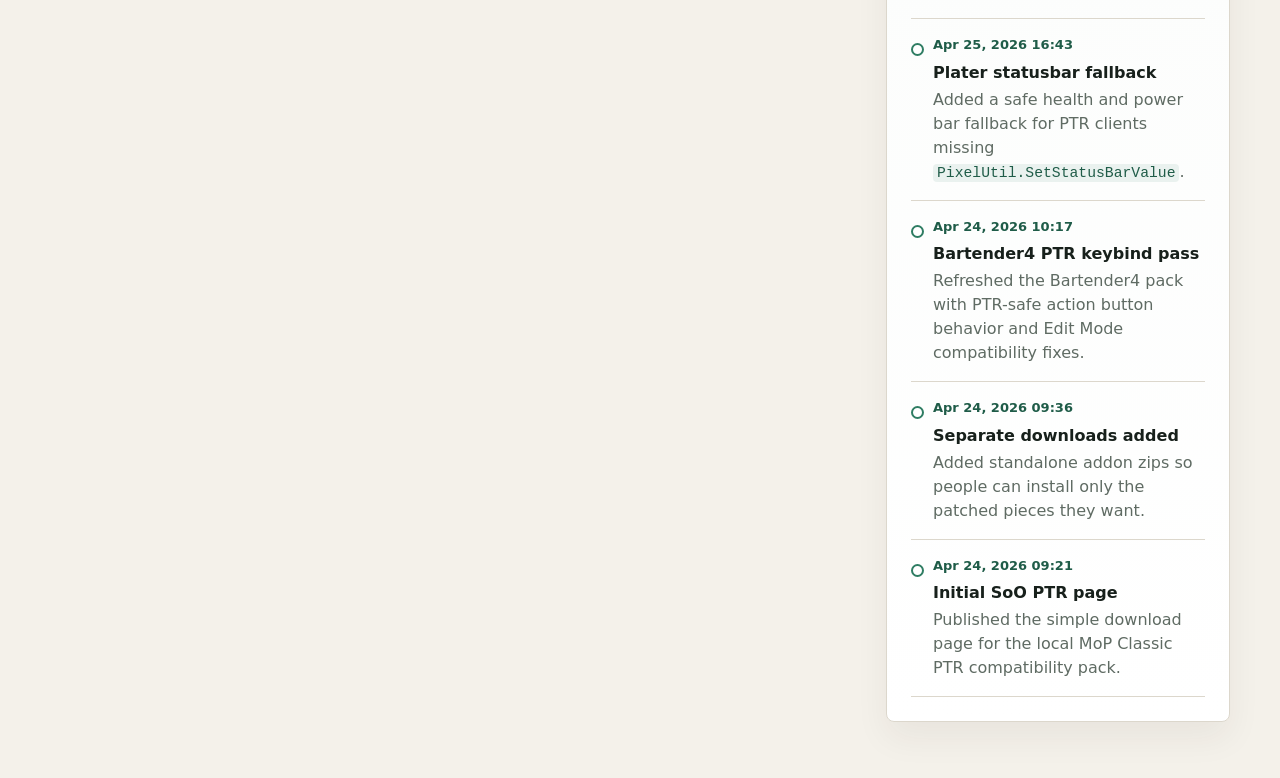
==== commit 5eefc257: "Refresh Plater and WeakAuras live fixes" ====
--- a/index.html
+++ b/index.html
@@ -128,6 +128,14 @@
 
         <div class="timeline">
           <article class="timeline-item latest">
+            <time datetime="2026-06-04T17:55:00+02:00">Jun 4, 2026 17:55</time>
+            <div>
+              <h3>Live SoO readiness pass</h3>
+              <p>Refreshed Plater with a safe CVar fallback for the Advanced options panel, and refreshed WeakAuras with a sandboxed nameplate wrapper for imported SoO aura code. Public zips still contain addon folders only.</p>
+            </div>
+          </article>
+
+          <article class="timeline-item">
             <time datetime="2026-06-04T00:37:00+02:00">Jun 4, 2026 00:37</time>
             <div>
               <h3>WeakAuras re-added</h3>
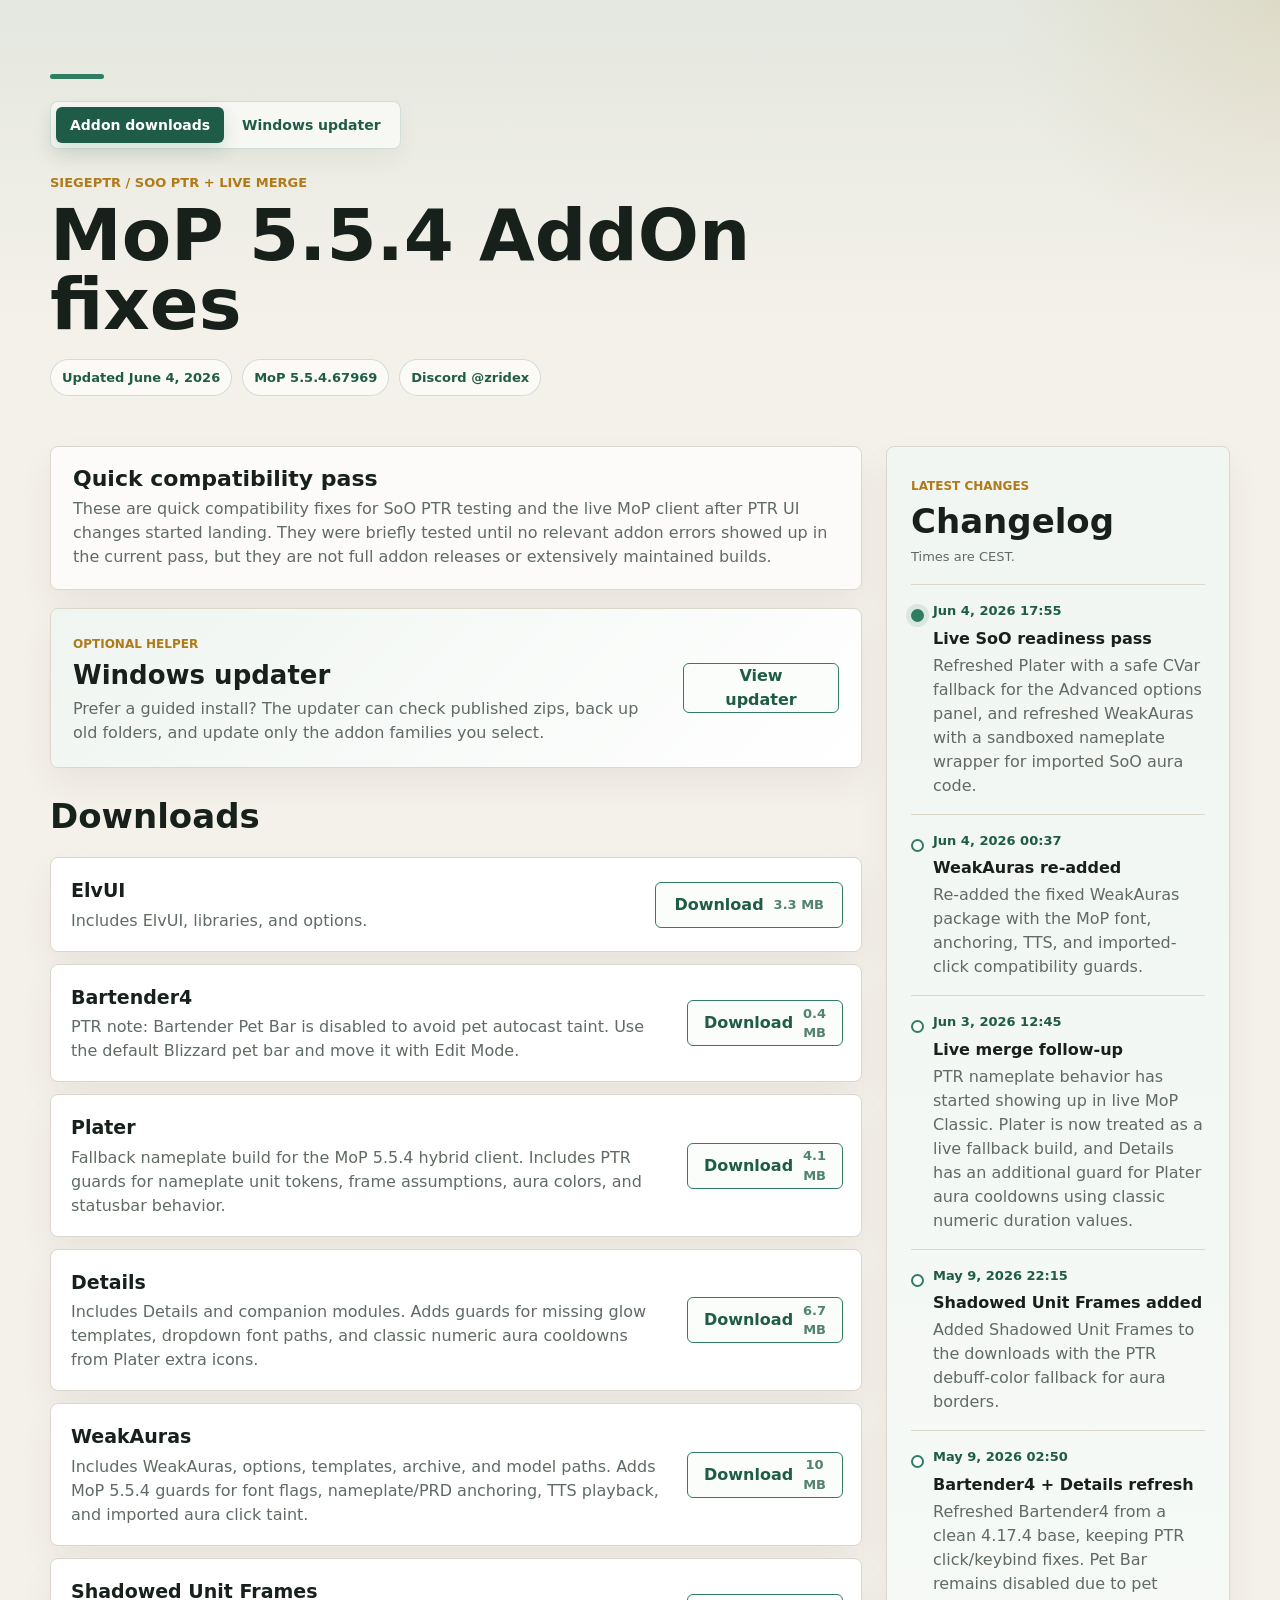
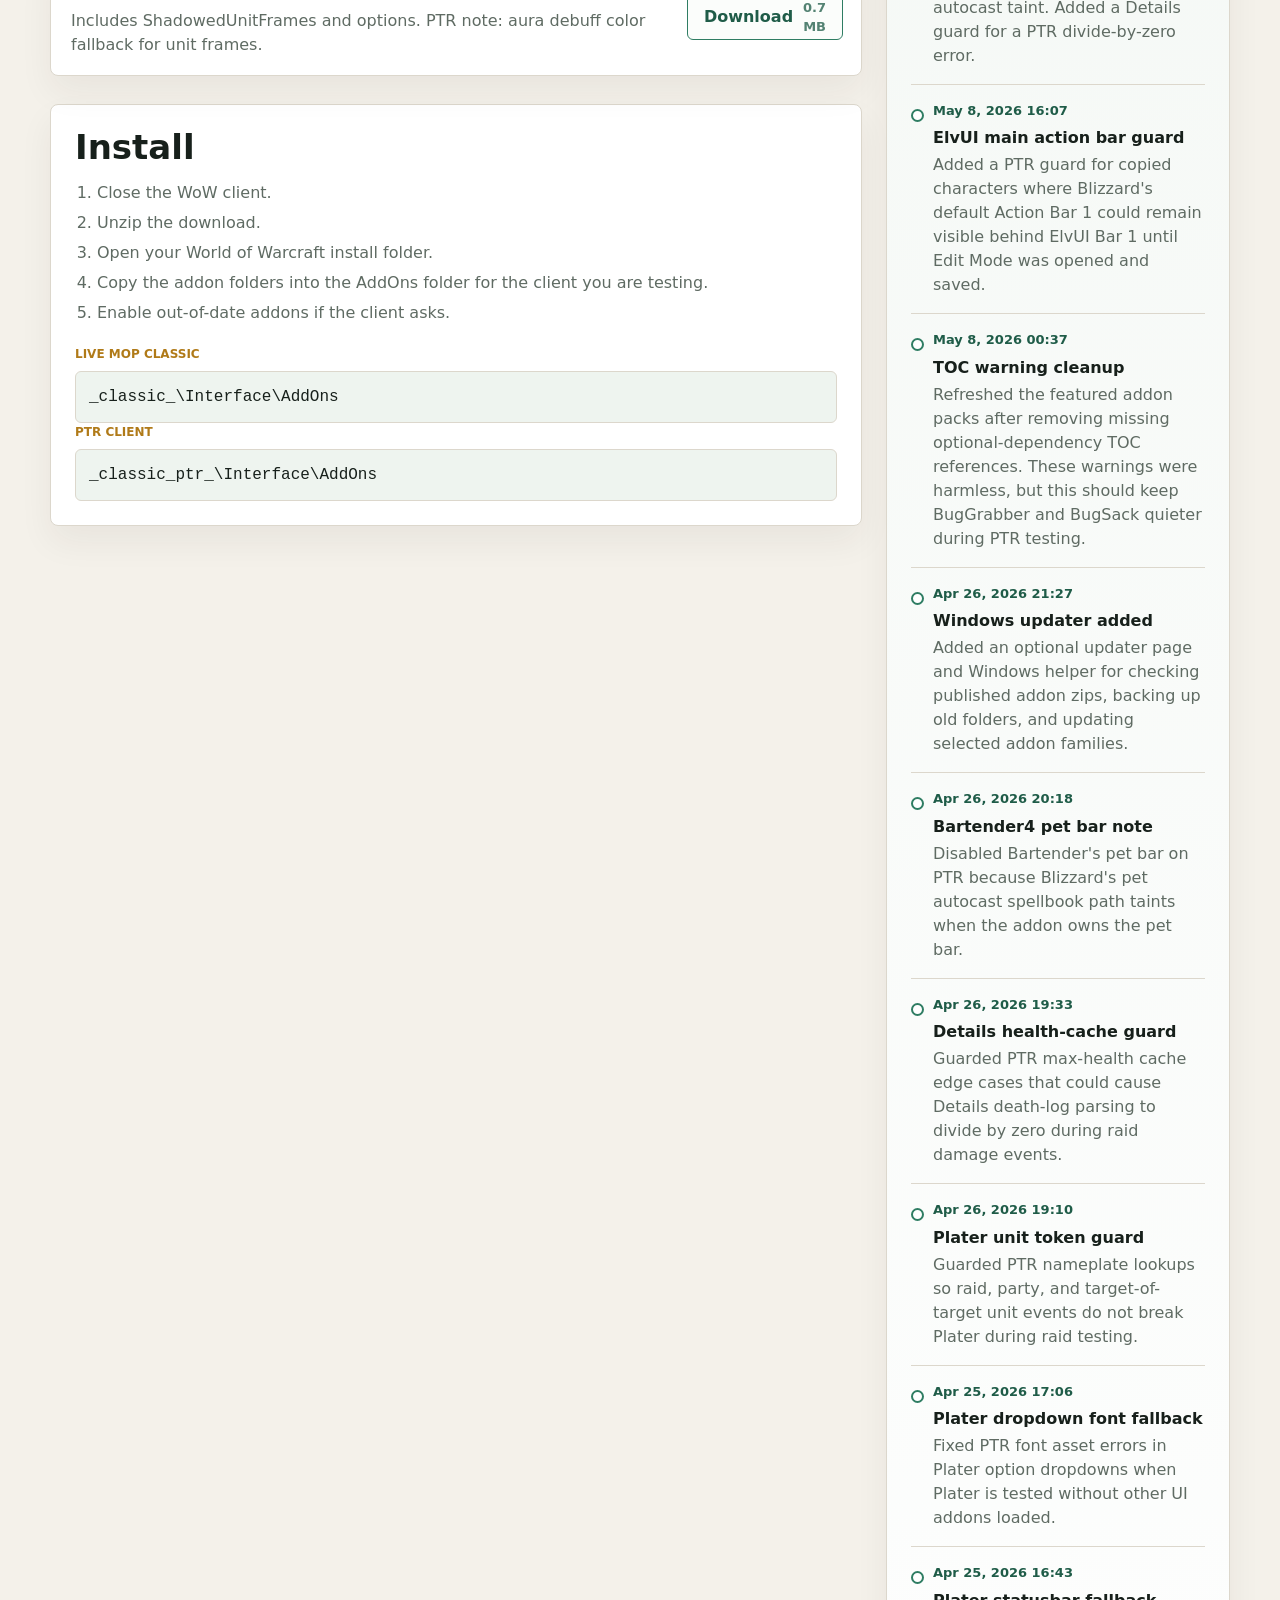
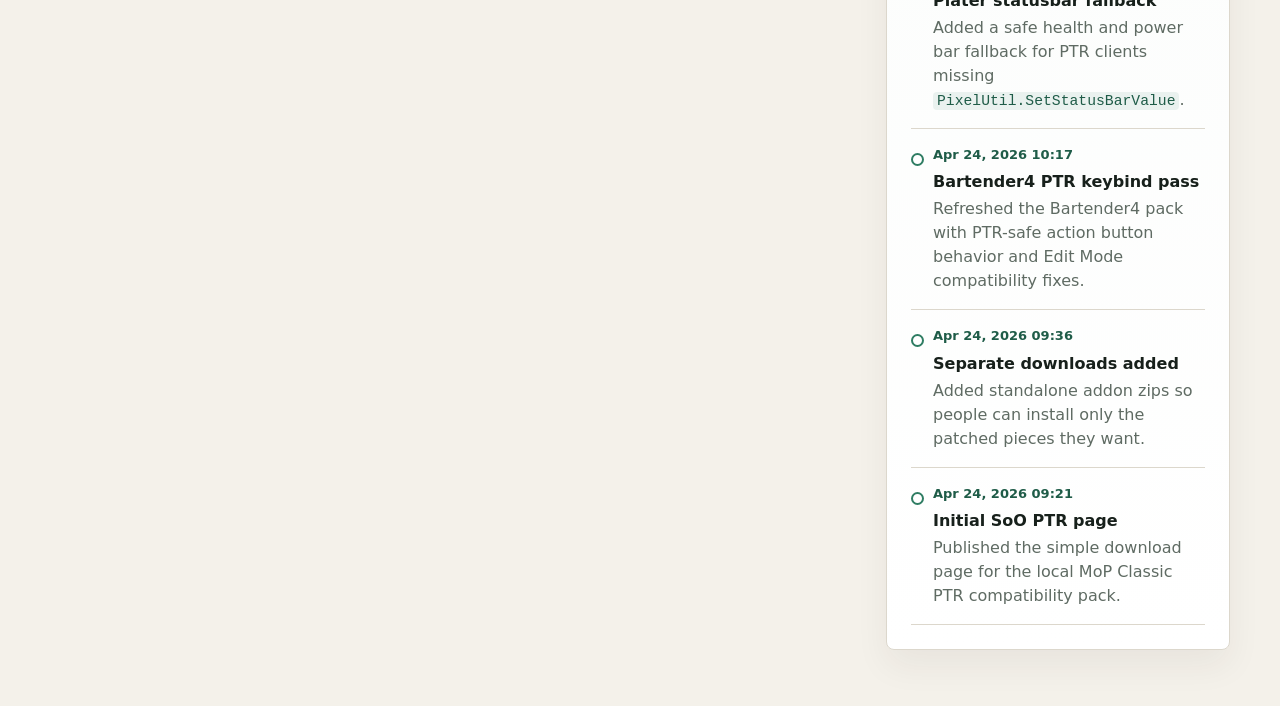
==== commit 3976367f: "Tighten changelog copy" ====
--- a/index.html
+++ b/index.html
@@ -131,7 +131,7 @@
             <time datetime="2026-06-04T17:55:00+02:00">Jun 4, 2026 17:55</time>
             <div>
               <h3>Live SoO readiness pass</h3>
-              <p>Refreshed Plater with a safe CVar fallback for the Advanced options panel, and refreshed WeakAuras with a sandboxed nameplate wrapper for imported SoO aura code. Public zips still contain addon folders only.</p>
+              <p>Refreshed Plater with a safe CVar fallback for the Advanced options panel, and refreshed WeakAuras with a sandboxed nameplate wrapper for imported SoO aura code.</p>
             </div>
           </article>
 
@@ -139,7 +139,7 @@
             <time datetime="2026-06-04T00:37:00+02:00">Jun 4, 2026 00:37</time>
             <div>
               <h3>WeakAuras re-added</h3>
-              <p>Re-added the fixed WeakAuras package with the MoP font, anchoring, TTS, and imported-click compatibility guards. The public zip contains addon folders only.</p>
+              <p>Re-added the fixed WeakAuras package with the MoP font, anchoring, TTS, and imported-click compatibility guards.</p>
             </div>
           </article>
 
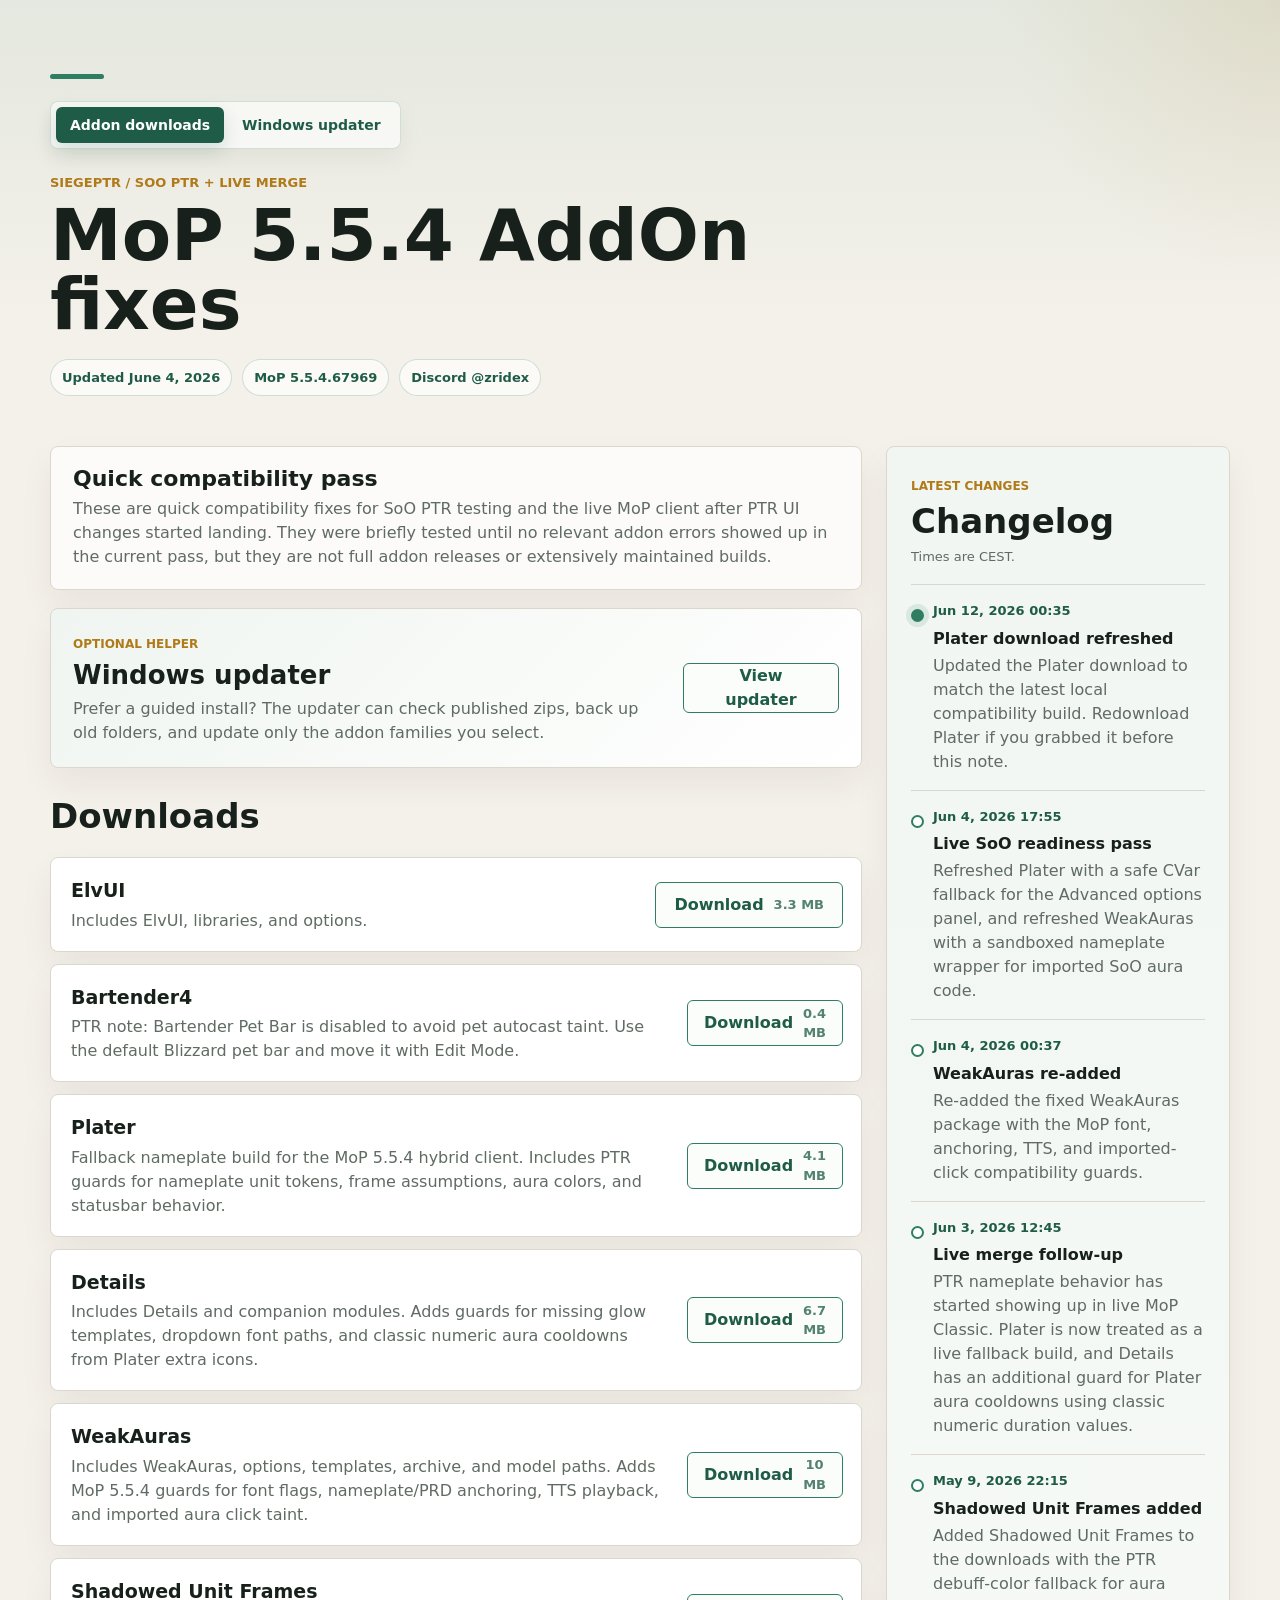
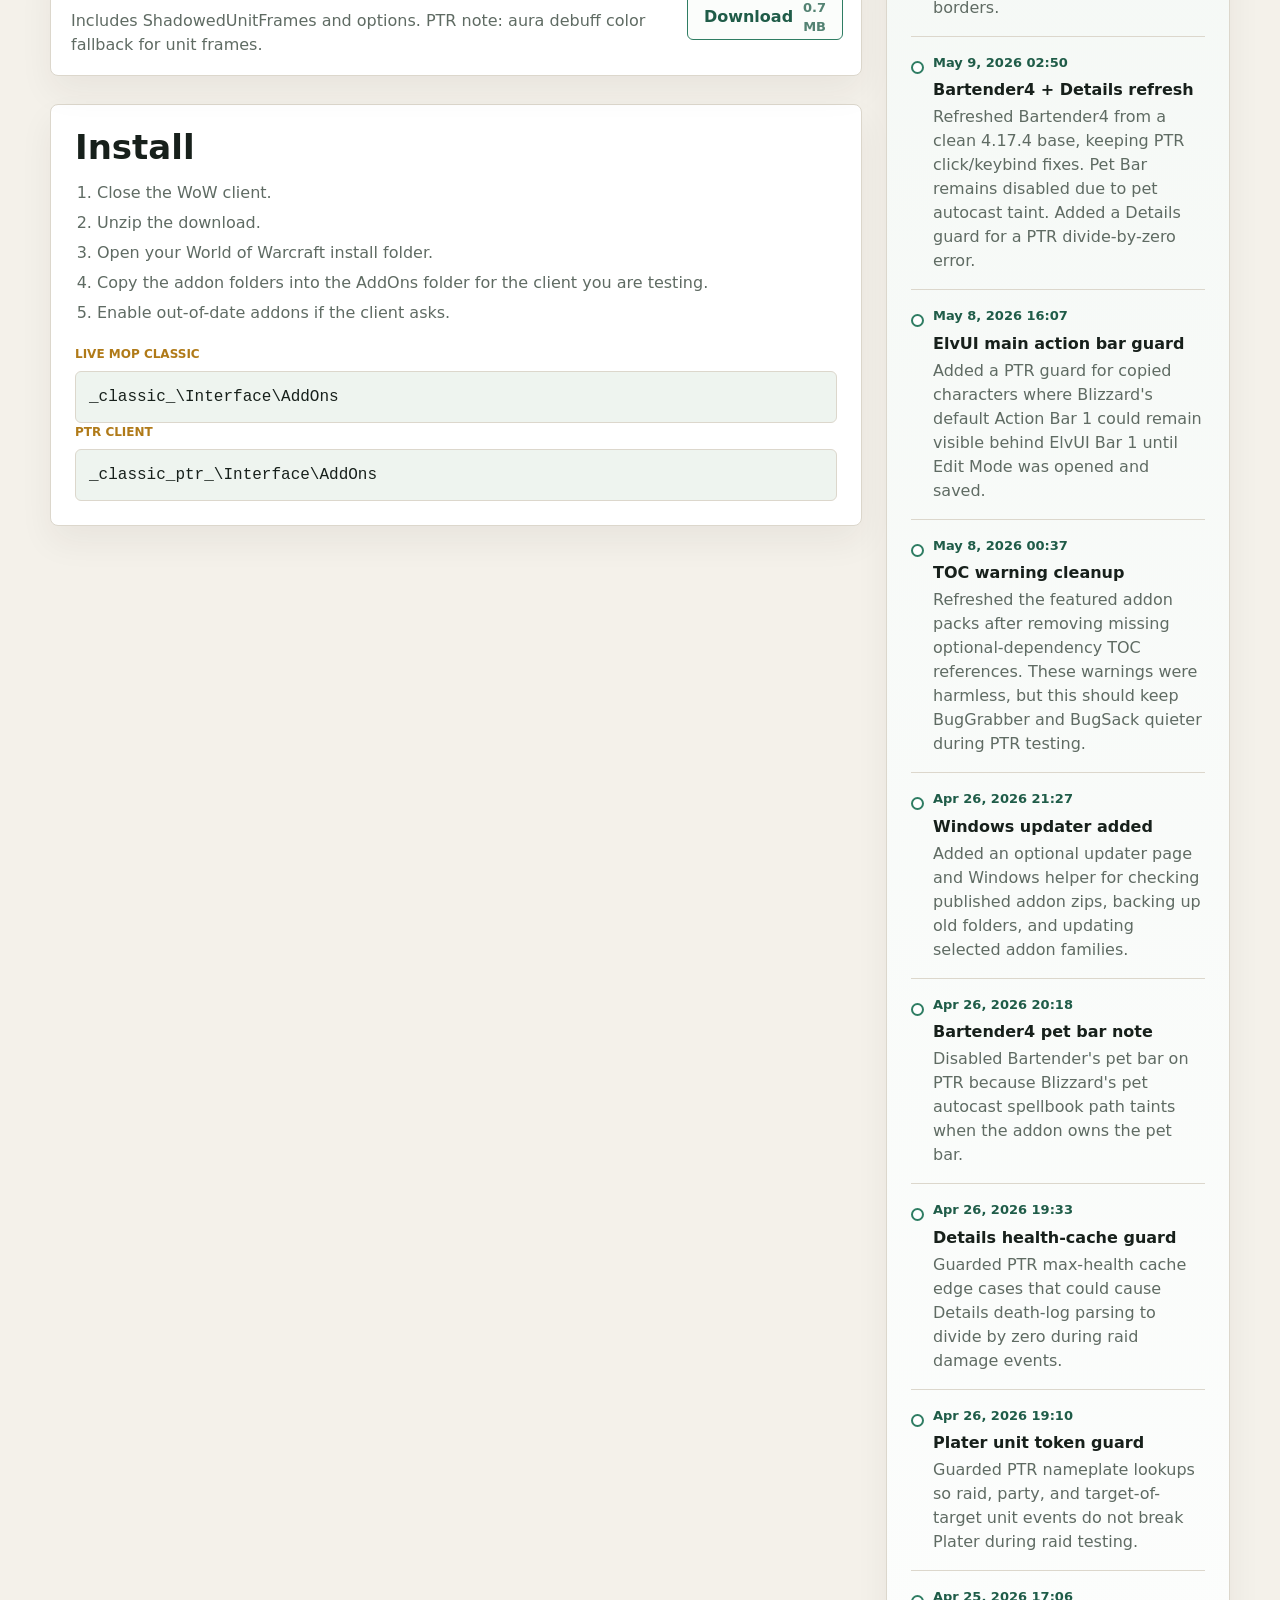
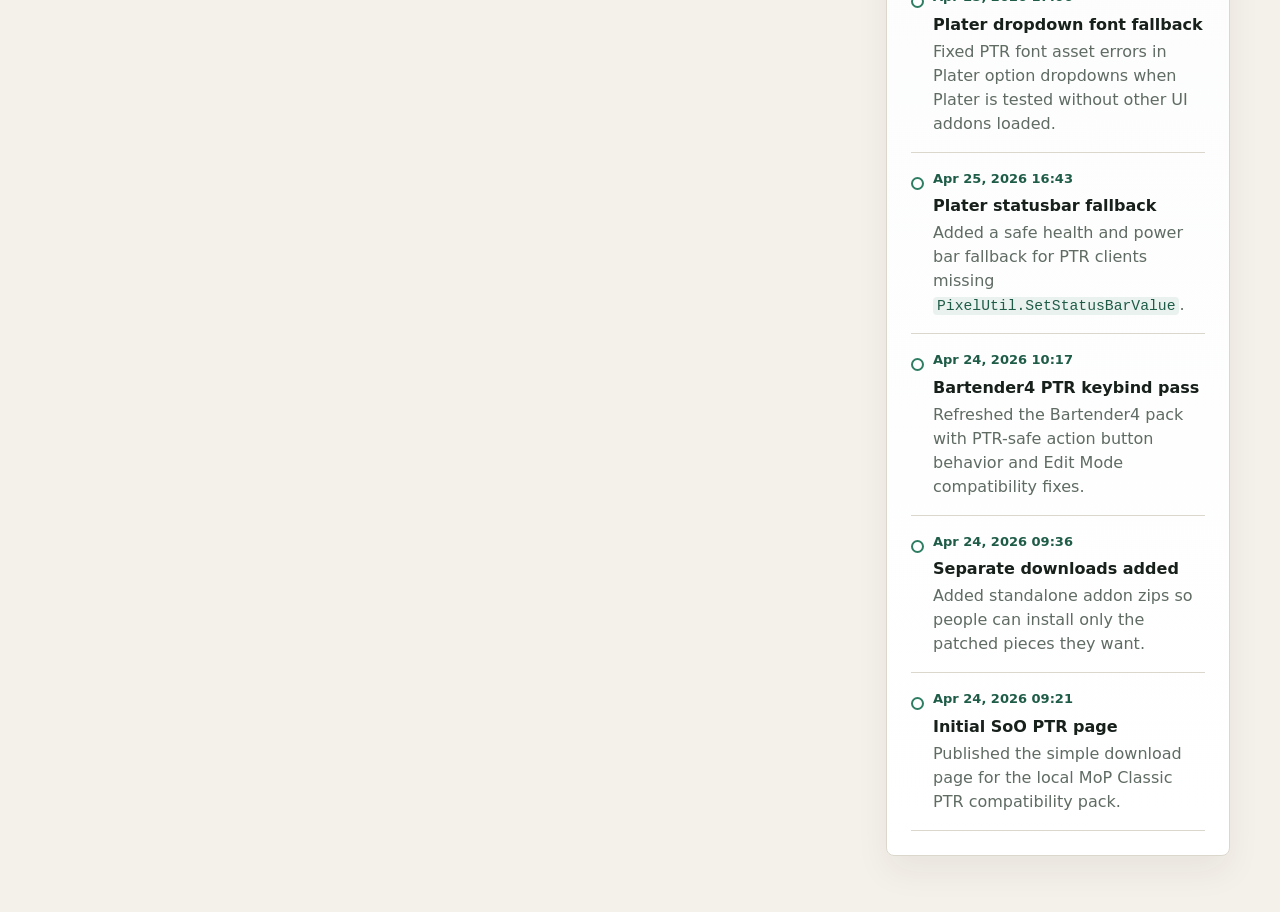
==== commit 07416be1: "Add Plater redownload note" ====
--- a/index.html
+++ b/index.html
@@ -128,6 +128,14 @@
 
         <div class="timeline">
           <article class="timeline-item latest">
+            <time datetime="2026-06-12T00:35:00+02:00">Jun 12, 2026 00:35</time>
+            <div>
+              <h3>Plater download refreshed</h3>
+              <p>Updated the Plater download to match the latest local compatibility build. Redownload Plater if you grabbed it before this note.</p>
+            </div>
+          </article>
+
+          <article class="timeline-item">
             <time datetime="2026-06-04T17:55:00+02:00">Jun 4, 2026 17:55</time>
             <div>
               <h3>Live SoO readiness pass</h3>
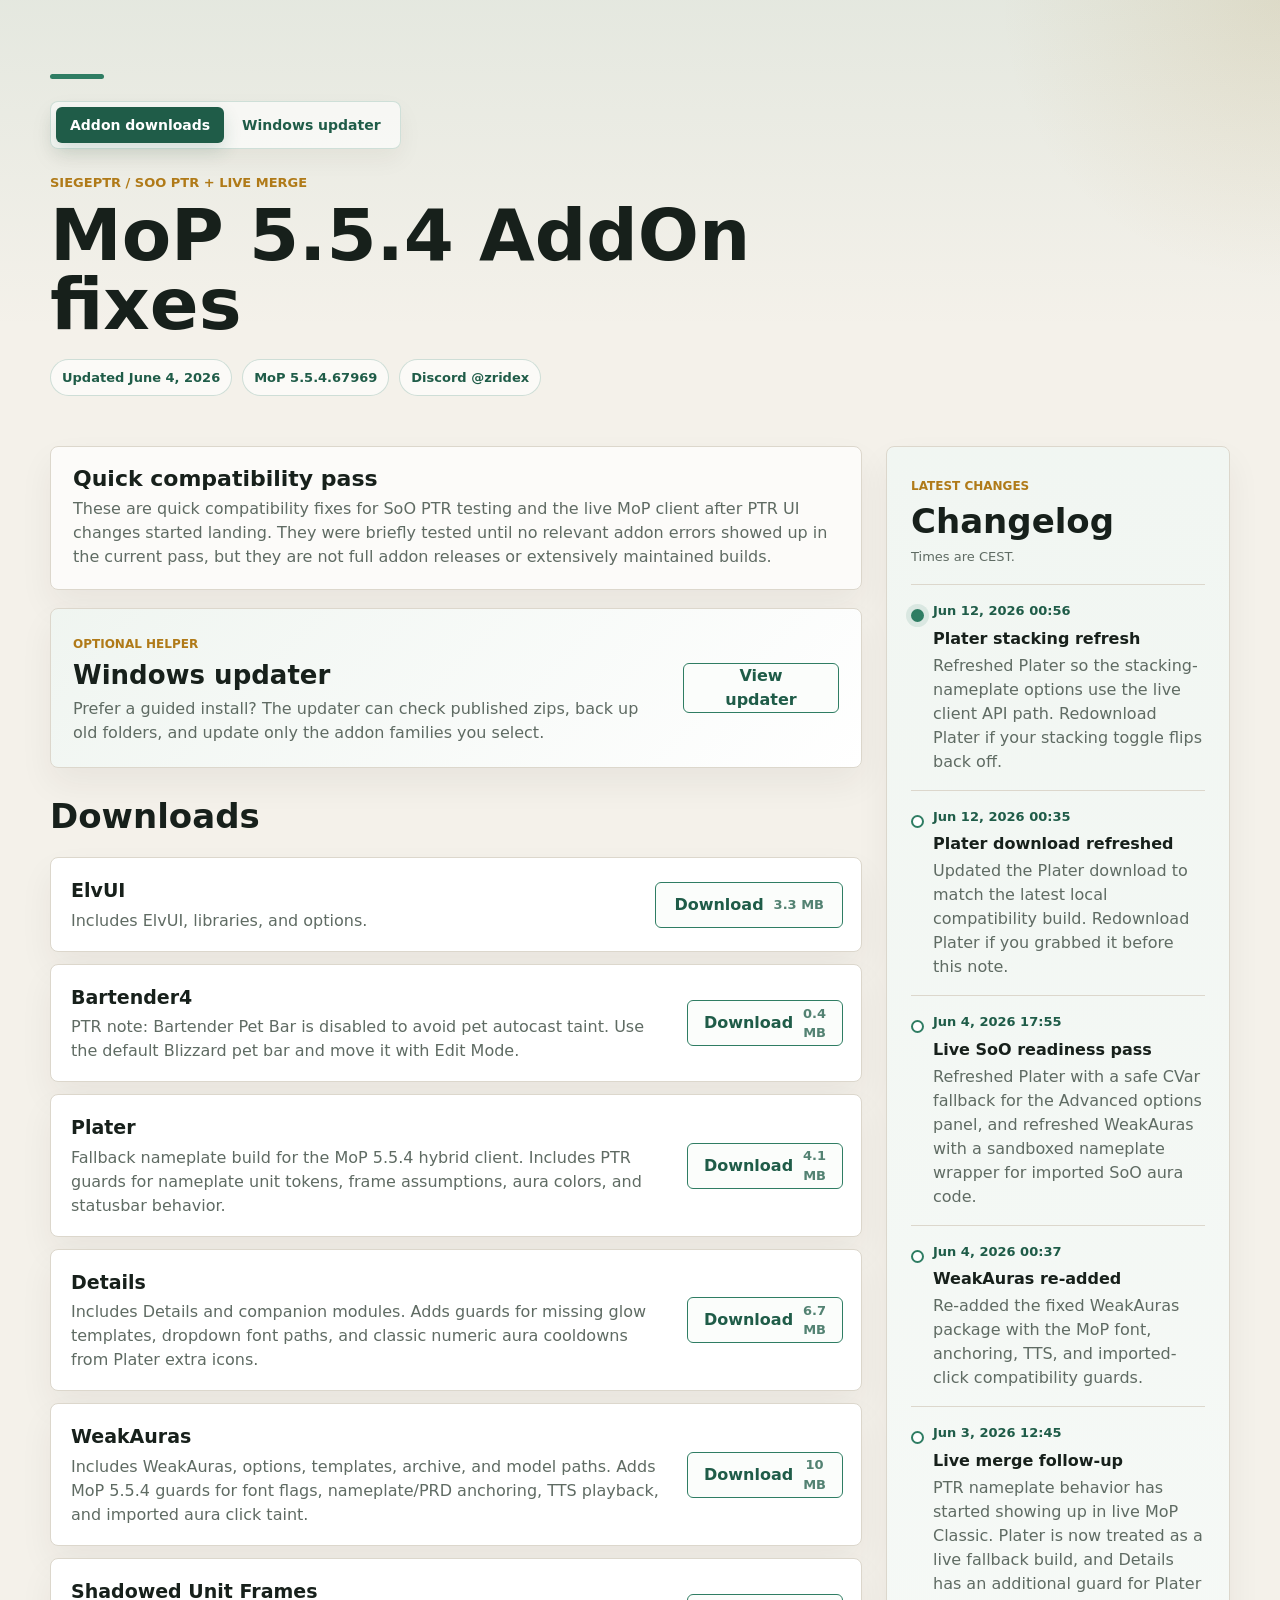
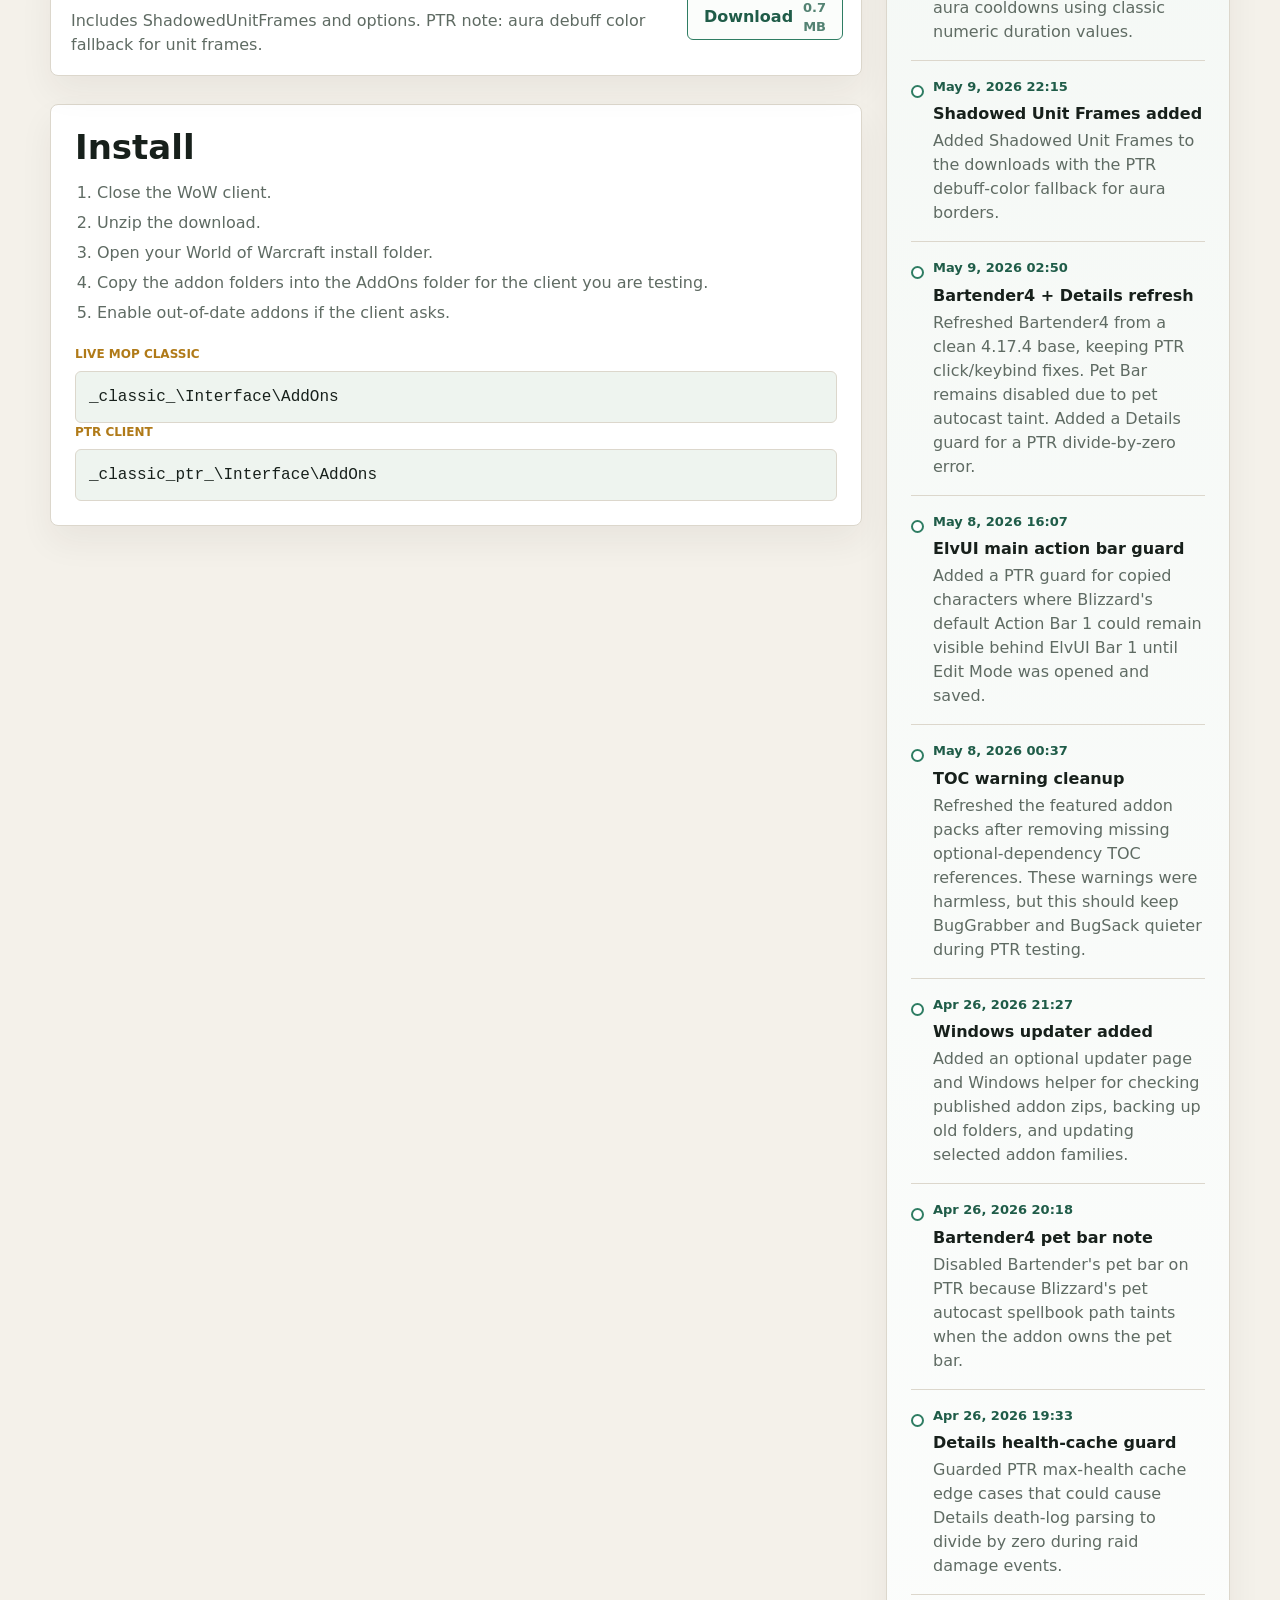
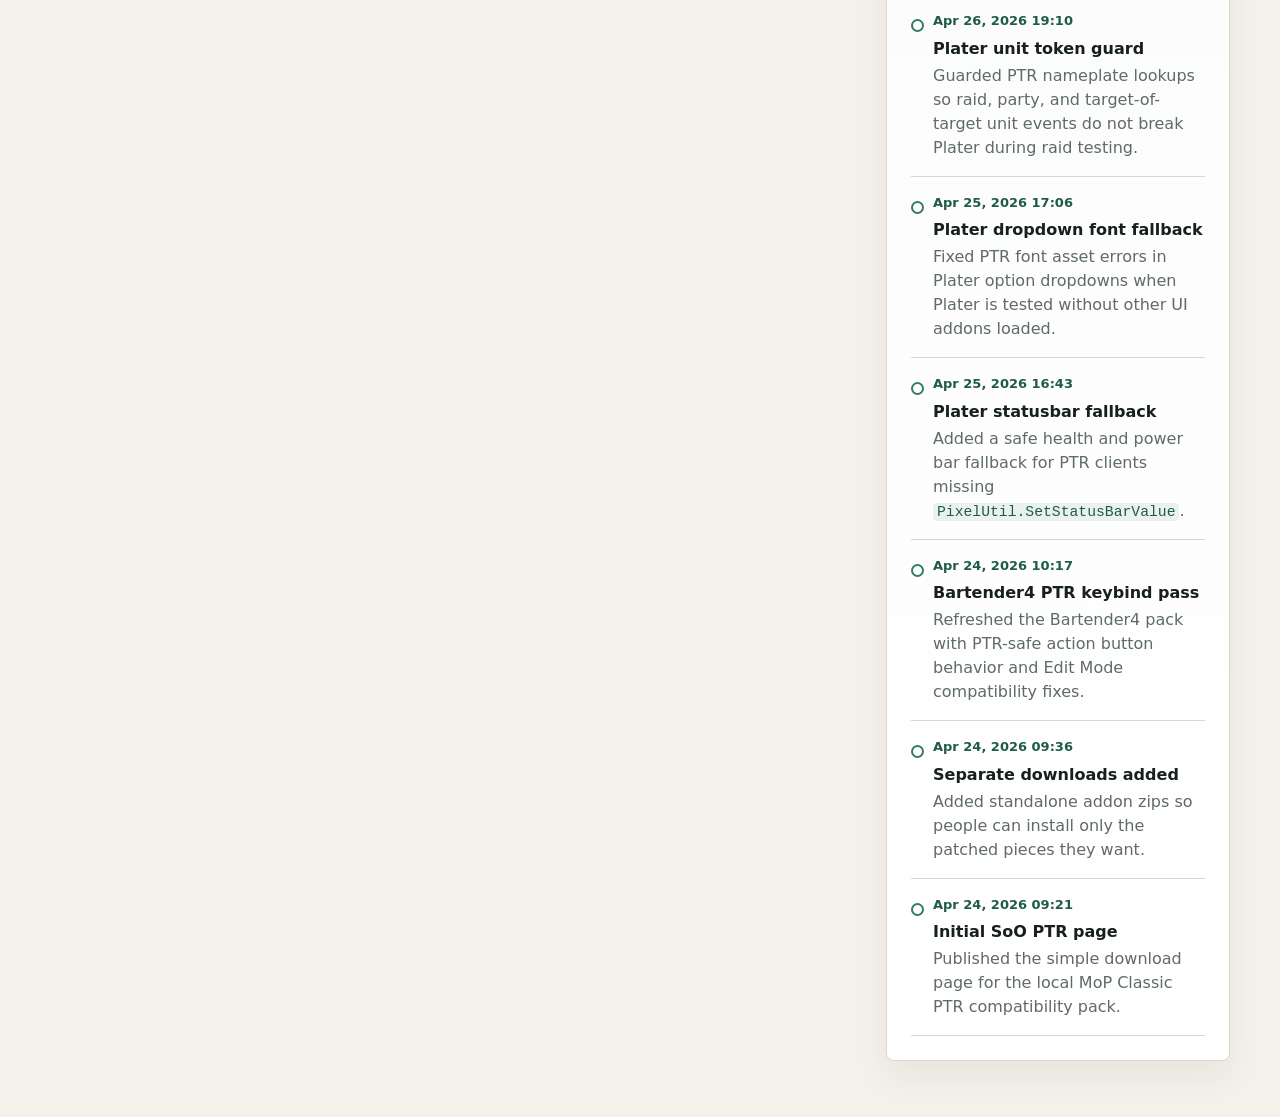
==== commit 9e123761: "Refresh Plater stacking download" ====
--- a/index.html
+++ b/index.html
@@ -128,6 +128,14 @@
 
         <div class="timeline">
           <article class="timeline-item latest">
+            <time datetime="2026-06-12T00:56:00+02:00">Jun 12, 2026 00:56</time>
+            <div>
+              <h3>Plater stacking refresh</h3>
+              <p>Refreshed Plater so the stacking-nameplate options use the live client API path. Redownload Plater if your stacking toggle flips back off.</p>
+            </div>
+          </article>
+
+          <article class="timeline-item">
             <time datetime="2026-06-12T00:35:00+02:00">Jun 12, 2026 00:35</time>
             <div>
               <h3>Plater download refreshed</h3>
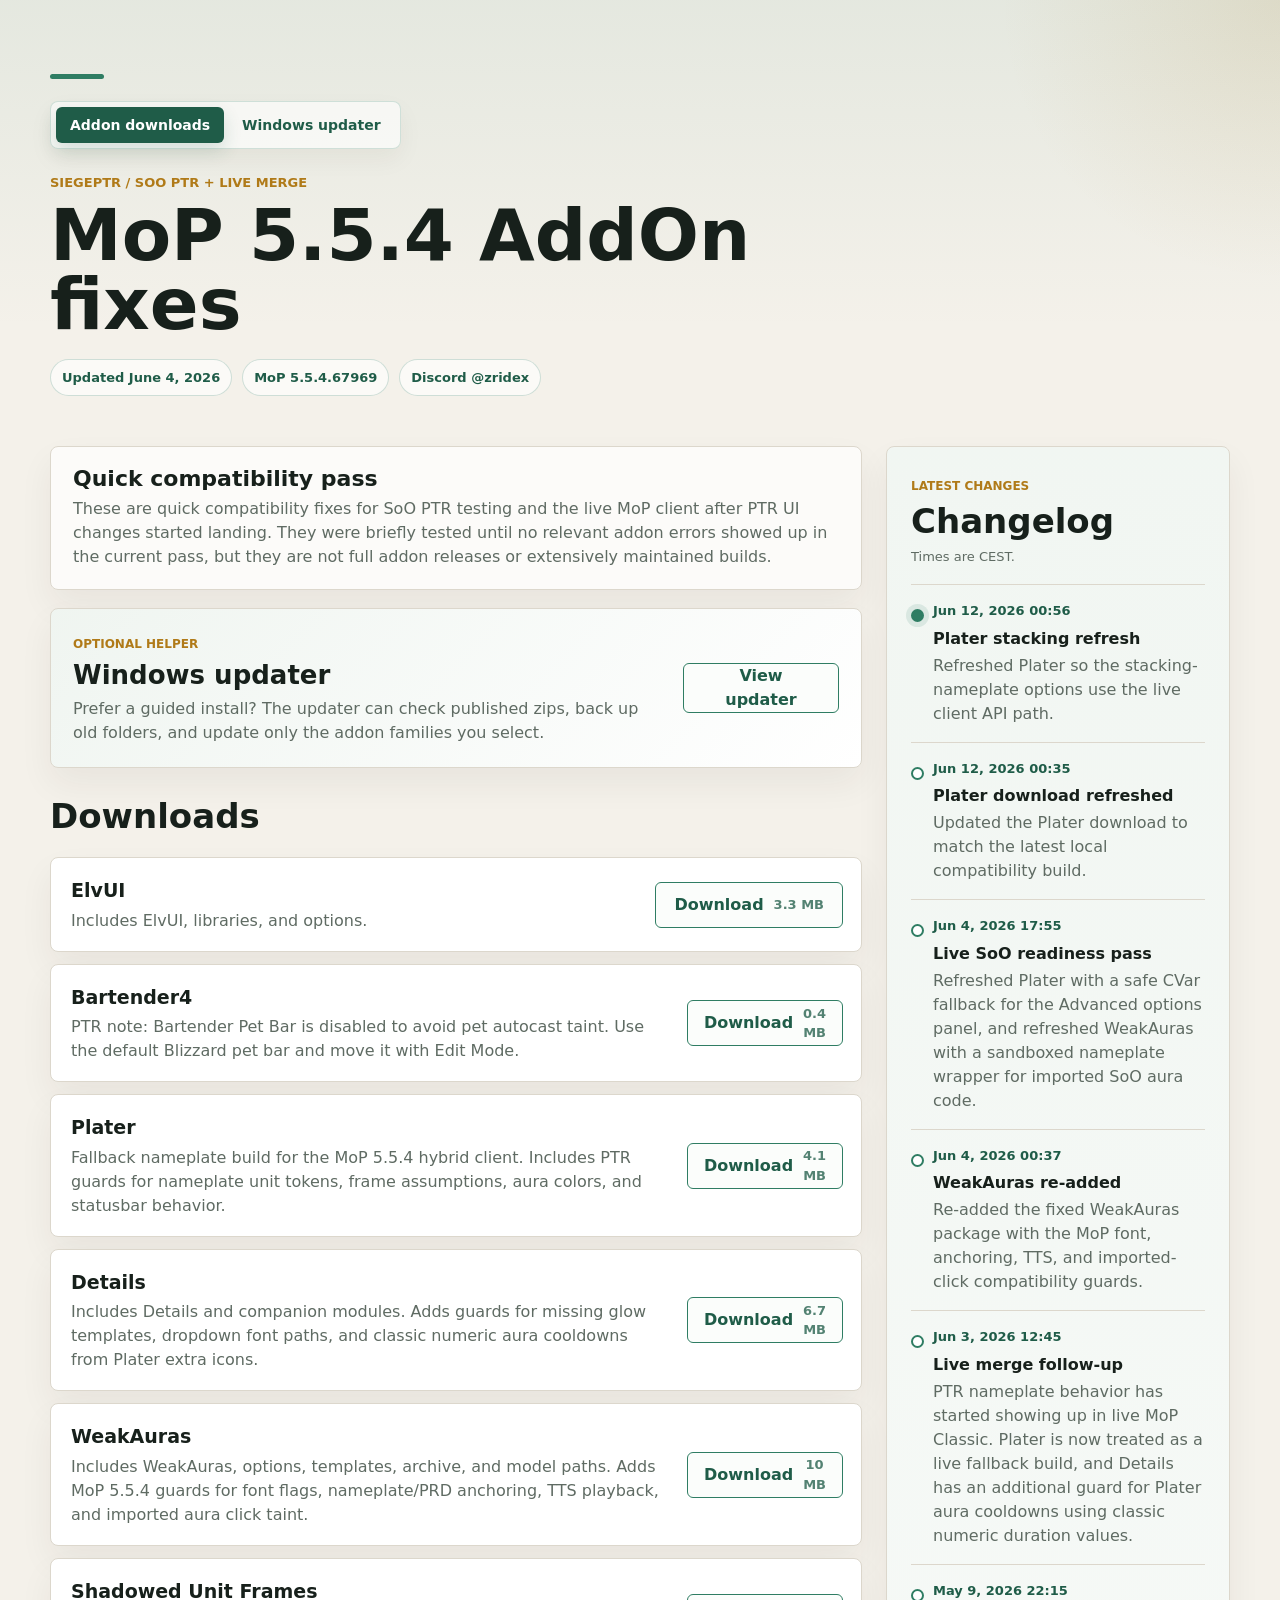
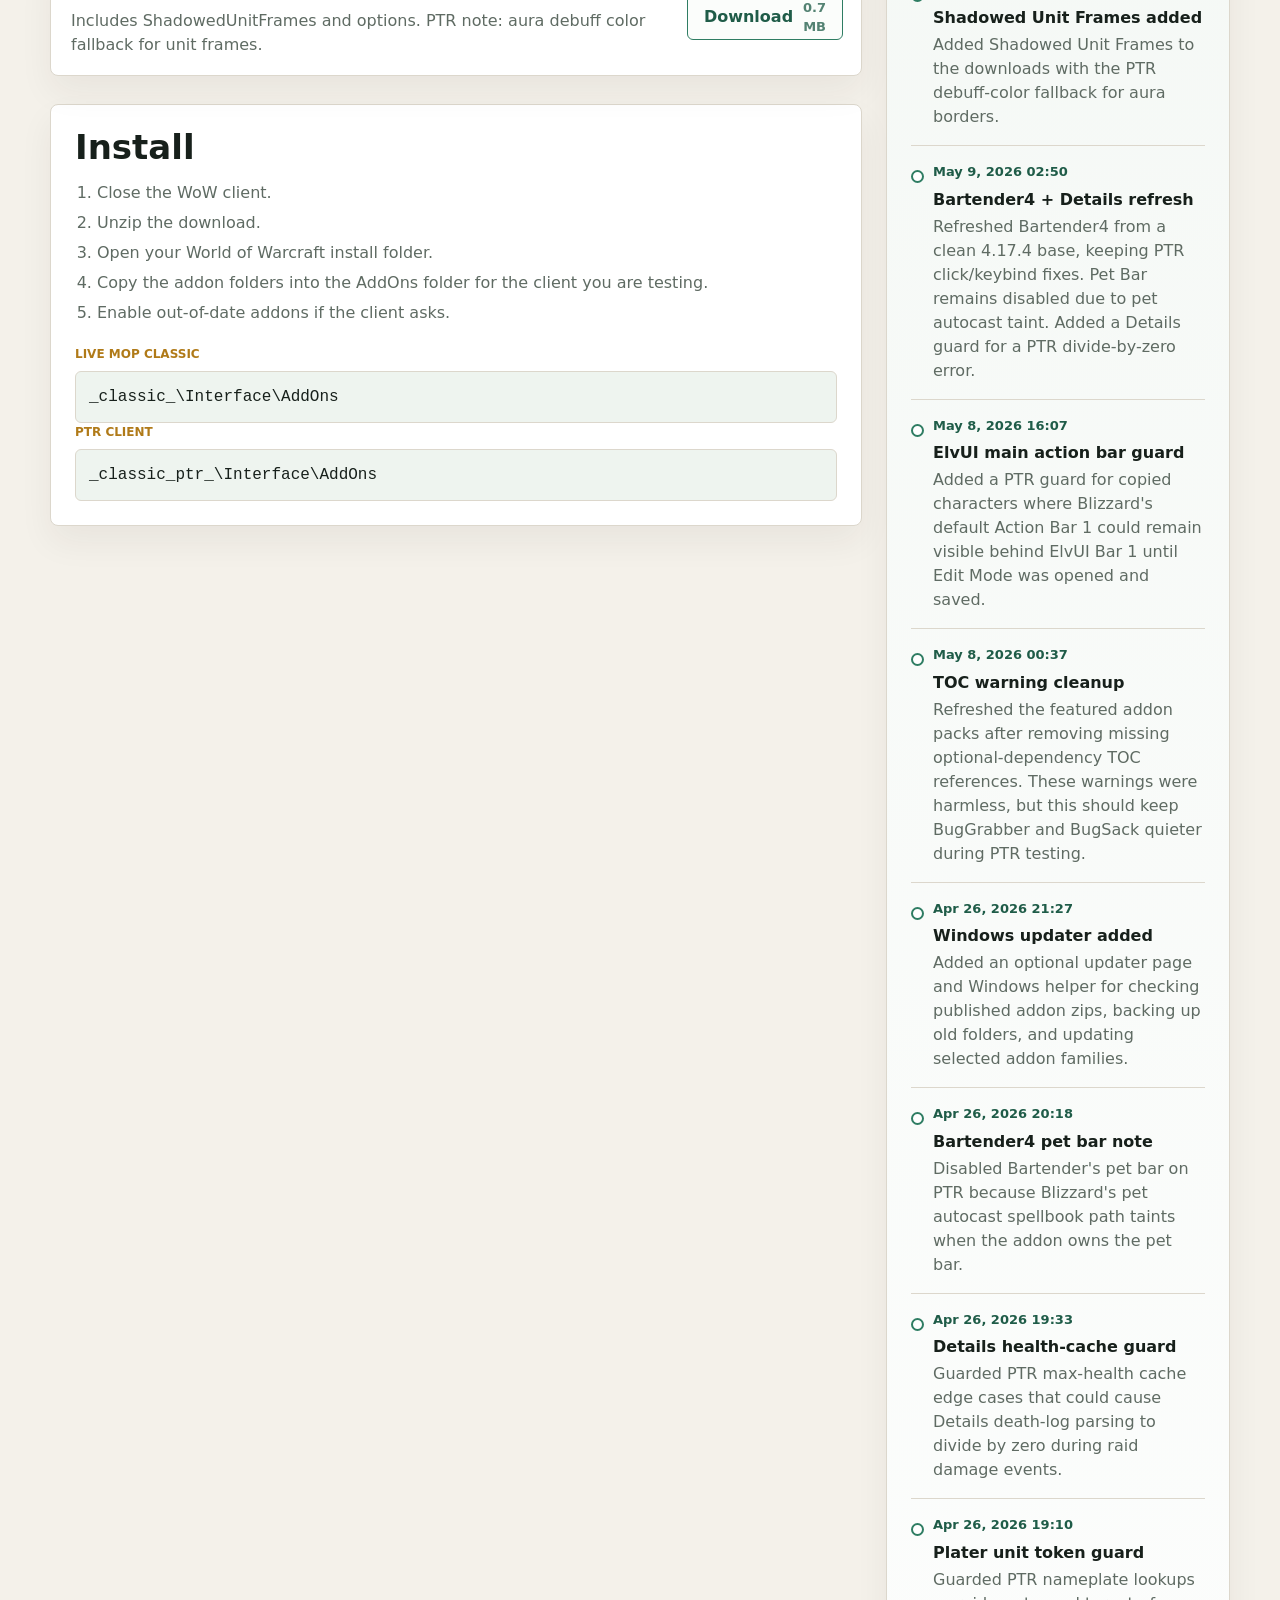
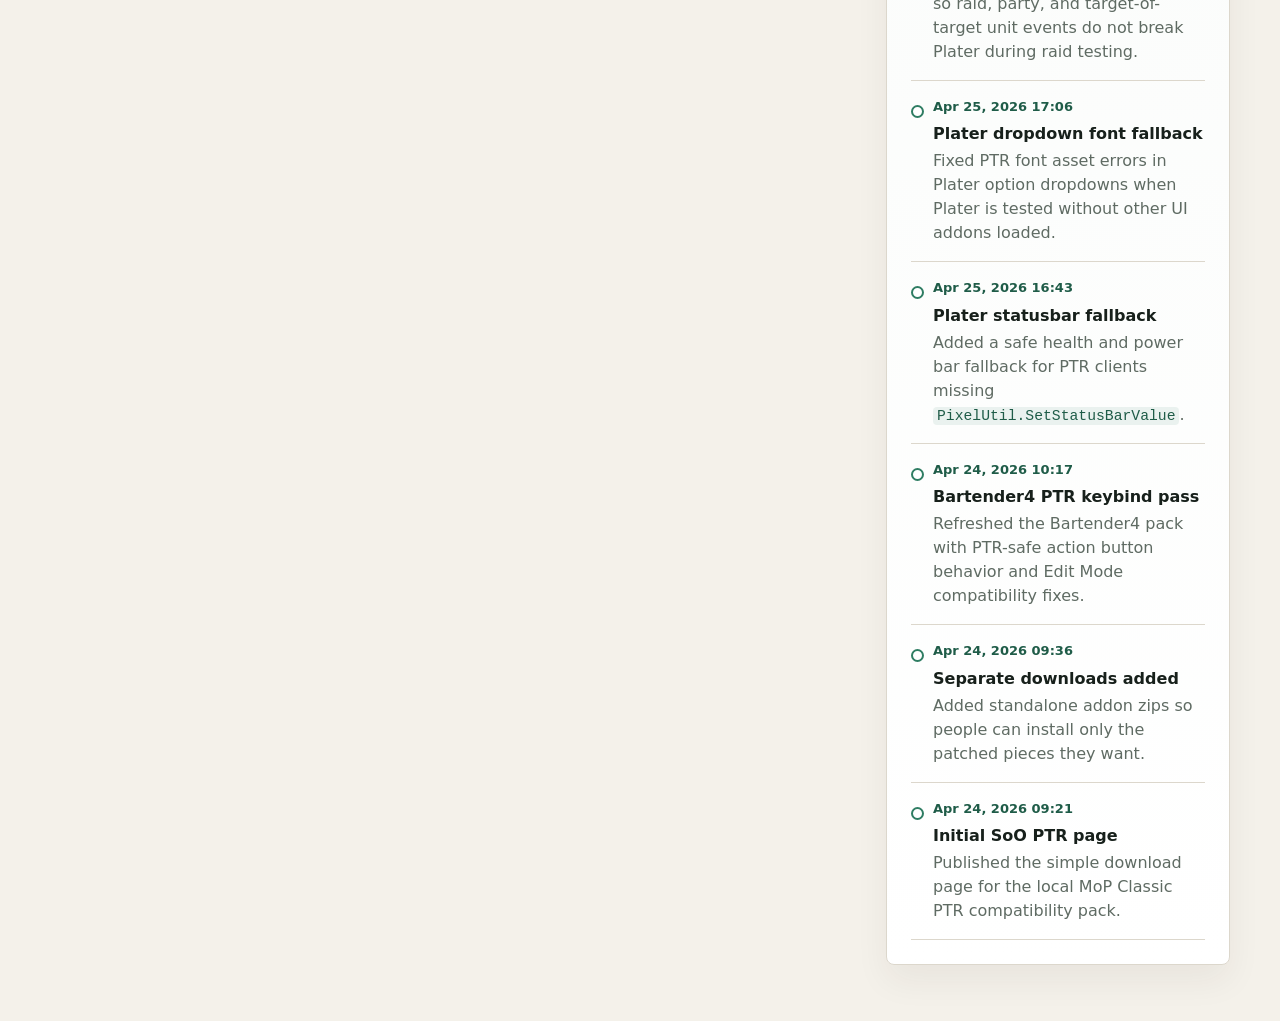
==== commit 07fd3ef7: "Clean up Plater changelog wording" ====
--- a/index.html
+++ b/index.html
@@ -131,7 +131,7 @@
             <time datetime="2026-06-12T00:56:00+02:00">Jun 12, 2026 00:56</time>
             <div>
               <h3>Plater stacking refresh</h3>
-              <p>Refreshed Plater so the stacking-nameplate options use the live client API path. Redownload Plater if your stacking toggle flips back off.</p>
+              <p>Refreshed Plater so the stacking-nameplate options use the live client API path.</p>
             </div>
           </article>
 
@@ -139,7 +139,7 @@
             <time datetime="2026-06-12T00:35:00+02:00">Jun 12, 2026 00:35</time>
             <div>
               <h3>Plater download refreshed</h3>
-              <p>Updated the Plater download to match the latest local compatibility build. Redownload Plater if you grabbed it before this note.</p>
+              <p>Updated the Plater download to match the latest local compatibility build.</p>
             </div>
           </article>
 
